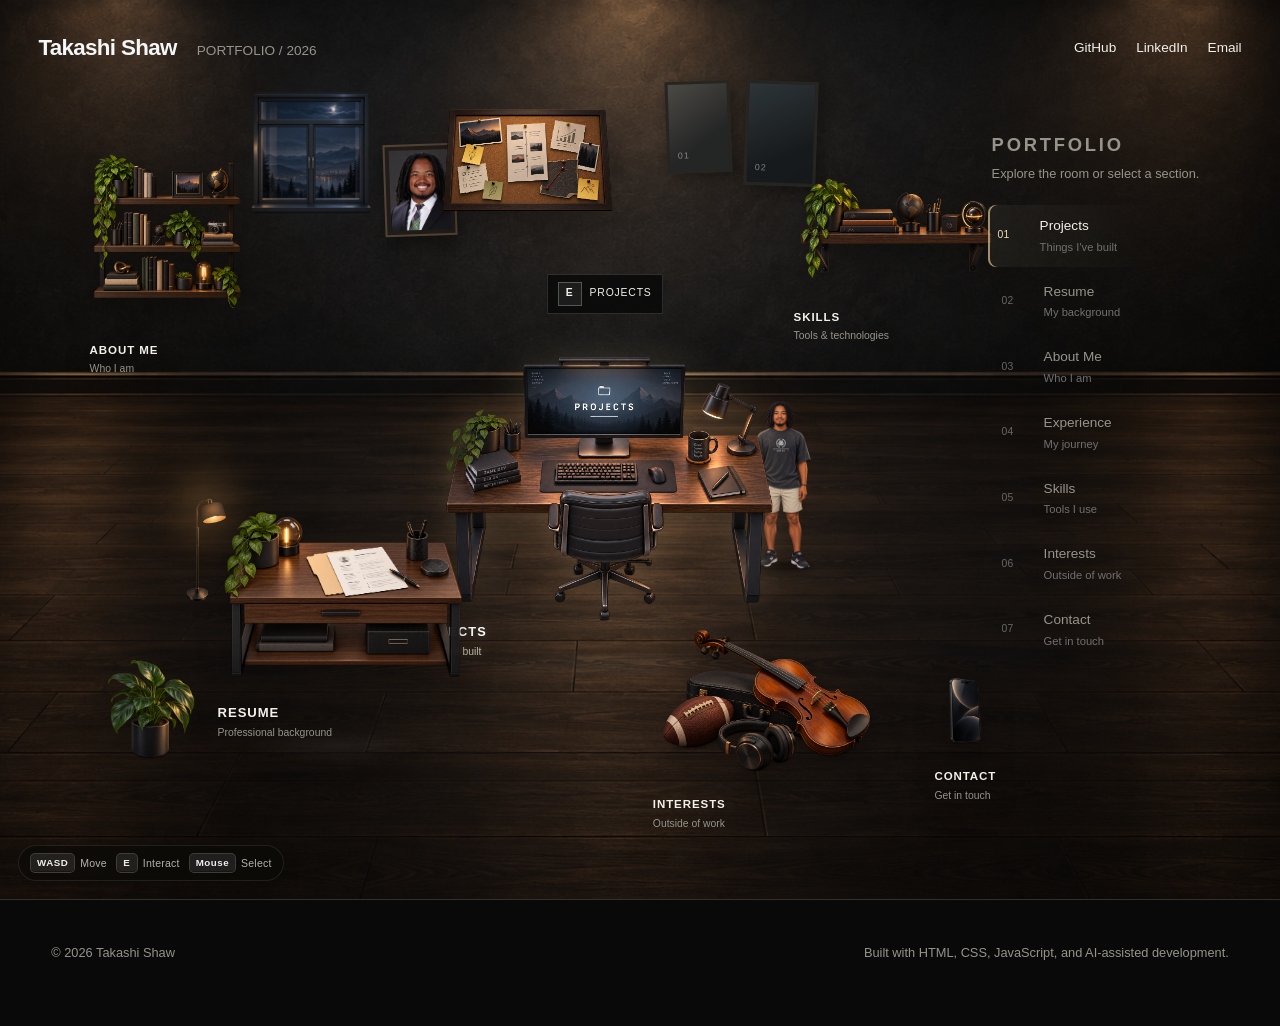
==== portfolio/index.html @ 766efe94 "Add MarketScope to portfolio" ====
<!DOCTYPE html>
<html lang="en">

<head>
    <meta charset="UTF-8">
    <meta name="viewport" content="width=device-width, initial-scale=1.0">

    <title>Takashi Shaw | Portfolio</title>
    <link rel="stylesheet" href="style.css">
    <meta
    name="description"
    content="Interactive portfolio of Takashi Shaw, a Carnegie Mellon University student exploring business, artificial intelligence, software development, entrepreneurship, and athletics."
>
</head>

<body>

    <!-- ==================================================
         MAIN PAGE
         ================================================== -->
    <main>

        <!-- ==================================================
             GAME / ROOM AREA
             This will eventually become the interactive room.
             ================================================== -->
        <!-- ==================================================
     INTERACTIVE PORTFOLIO GAME
     ================================================== -->
<section id="game-area">

    <!-- GAME HUD: TOP -->
    <header id="game-header">

        <div class="identity">
            <h1>Takashi Shaw</h1>
            <p>PORTFOLIO / 2026</p>
        </div>

        <div class="social-links">

    <a
        href="https://github.com/TakashiShaw"
        target="_blank"
        rel="noopener noreferrer"
    >
        GitHub
    </a>

    <a
        href="https://www.linkedin.com/in/takashi-shaw-bb1281369"
        target="_blank"
        rel="noopener noreferrer"
    >
        LinkedIn
    </a>

    <a
        href="mailto:tshaw2@andrew.cmu.edu"
    >
        Email
    </a>

</div>

    </header>


    <!-- ==================================================
         ROOM
         Eventually this becomes the actual game world.
         ================================================== -->
    <div id="room">

    <!-- ================================================
         ROOM ENVIRONMENT
         ================================================ -->

    <div class="back-wall"></div>
    <div class="floor"></div>
    <!-- ==================================================
     DECORATIVE ROOM ELEMENTS

     These objects do NOT open portfolio sections.
     They only make the room feel lived-in.
     ================================================== -->


<!-- WINDOW -->

<div class="room-window" aria-hidden="true">
    <img
        src="images/furniture/room-window.png"
        alt=""
        class="room-window-image"
        draggable="false"
    >
</div>
<!-- ==================================================
     PERSONAL WALL PHOTO
     ================================================== -->

<div
    class="wall-profile-photo"
    aria-hidden="true"
>

    <img
        src="images/furniture/takashi-photo.jpg"
        alt=""
        draggable="false"
    >

</div>

<!-- VAGUE POSTERS -->

<div class="poster-group" aria-hidden="true">

    <div class="poster poster-one">
        <span>01</span>
    </div>

    <div class="poster poster-two">
        <span>02</span>
    </div>

</div>


<!-- CENTRAL RUG -->

<div class="room-rug" aria-hidden="true"></div>


<!-- FLOOR LAMP -->
<div class="floor-lamp" aria-hidden="true">
    <img
        src="images/furniture/floor-lamp.png"
        alt=""
        class="floor-lamp-image"
        draggable="false"
    >
</div>


<!-- PLANT -->

<div class="room-plant" aria-hidden="true">

    <img
        src="images/furniture/room-plant.png"
        alt=""
        class="room-plant-image"
        draggable="false"
    >

    <div
        class="plant-world-collision"
        data-world-collision
    ></div>

</div>


    <!-- ==================================================
     ABOUT ME — BOOKSHELF
     ================================================== -->

<div
    class="room-object bookshelf"
    data-section="about"
    data-interact-x="12"
    data-interact-y="39"
    role="button"
    tabindex="0"
    aria-label="Open About Me"
>


   <div class="bookshelf-visual asset-visual">
    <img
        src="images/furniture/about-bookshelf.png"
        alt=""
        class="asset-image"
        draggable="false"
    >
</div>

    <div class="object-label">
        <strong>ABOUT ME</strong>
        <span>Who I am</span>
    </div>

</div>


<!-- ==================================================
     EXPERIENCE — BULLETIN BOARD
     ================================================== -->

<div
    class="room-object bulletin-board"
    data-section="experience"
    data-interact-x="39"
    data-interact-y="38"
    role="button"
    tabindex="0"
    aria-label="Open Experience"
>

    <div class="bulletin-visual asset-visual">
    <img
        src="images/furniture/experience-board.png"
        alt=""
        class="asset-image"
        draggable="false"
    >
</div>

</div>


<!-- ==================================================
     SKILLS — SHELF
     ================================================== -->

<div
    class="room-object skills-shelf"
    data-section="skills"
    data-interact-x="66"
    data-interact-y="39"
    role="button"
    tabindex="0"
    aria-label="Open Skills"
>

    <div class="skills-visual asset-visual">
    <img
        src="images/furniture/skills-shelf.png"
        alt=""
        class="asset-image"
        draggable="false"
    >
</div>

    <div class="object-label">
        <strong>SKILLS</strong>
        <span>Tools & technologies</span>
    </div>

</div>


<!-- ==================================================
     PROJECTS — COMPUTER DESK
     ================================================== -->
<div
    class="room-object computer-desk"
    data-section="projects"
    role="button"
    tabindex="0"
    aria-label="Open Projects"
>

    <div class="desk-visual">
        <img
            src="images/furniture/projects-desk.png"
            alt=""
            class="projects-desk-image"
            draggable="false"
        >
    </div>

    <!-- Invisible physical footprint used for collision -->
    <div
        class="collision-box projects-collision"
        data-collision
        aria-hidden="true"
    ></div>
    <div
    class="collision-box projects-chair-collision"
    data-collision
    aria-hidden="true"
></div>
<!-- Left desk leg -->
<div
    class="collision-box projects-leg-left-collision"
    data-collision
    aria-hidden="true"
></div>


<!-- Right desk leg -->
<div
    class="collision-box projects-leg-right-collision"
    data-collision
    aria-hidden="true"
></div>

    <div class="object-label">
        <strong>PROJECTS</strong>
        <span>Things I've built</span>
    </div>

</div>

<!-- ==================================================
     RESUME — CAREER / DOCUMENT STATION
     ================================================== -->

<div
    class="room-object resume-folder"
    data-section="resume"
    role="button"
    tabindex="0"
    aria-label="Open Resume"
>

    <div class="resume-visual asset-visual">
    <img
        src="images/furniture/resume-station.png"
        alt=""
        class="asset-image"
        draggable="false"
    >
</div>

<div
    class="collision-box resume-collision"
    data-collision
    aria-hidden="true"
></div>

    <div class="object-label">
        <strong>RESUME</strong>
        <span>Professional background</span>
    </div>

</div>
<!-- ==================================================
     INTERESTS — PERSONAL CORNER
     ================================================== -->

<div
    class="room-object interests-corner"
    data-section="interests"
    role="button"
    tabindex="0"
    aria-label="Open Interests"
>

   <div class="interests-visual asset-visual">
    <img
        src="images/furniture/interests-cluster.png"
        alt=""
        class="asset-image"
        draggable="false"
    >
</div>

    <div class="object-label">
        <strong>INTERESTS</strong>
        <span>Outside of work</span>
    </div>

</div>


<!-- ==================================================
     CONTACT — PHONE
     ================================================== -->

<div
    class="room-object contact-phone"
    data-section="contact"
    role="button"
    tabindex="0"
    aria-label="Open Contact"
>

    <div class="phone-visual asset-visual">
    <img
        src="images/furniture/contact-phone.png"
        alt=""
        class="asset-image"
        draggable="false"
    >
</div>

    <div class="object-label">
        <strong>CONTACT</strong>
        <span>Get in touch</span>
    </div>

</div>



<!-- ==================================================
     PLAYER
     Custom 2.5D character
     ================================================== -->

<div
    id="player"
    class="facing-down"
    tabindex="0"
    aria-label="Player character"
> 

    <div class="player-sprite-wrap">

    <img
        id="player-sprite"
        src="images/player/player-front.png"
        alt=""
        draggable="false"
    >

</div>

</div>

<!-- ==================================================
     INTERACTION PROMPT

     Appears when the player approaches an object.
     ================================================== -->

<div
    id="interaction-prompt"
    aria-live="polite"
    aria-hidden="true"
>
    <span class="interaction-key">E</span>

    <span id="interaction-text">
        INTERACT
    </span>
</div>




    <!-- ==================================================
         PORTFOLIO HUD / GAME MENU
         ================================================== -->
    <aside id="portfolio-menu">

        <div class="menu-heading">
            <h2>Portfolio</h2>

            <p>
                Explore the room or select a section.
            </p>
        </div>

        <nav aria-label="Portfolio navigation">

    <ul>

        <li>
            <a href="#projects" data-section="projects">
                <span class="menu-number">01</span>

                <span>
                    <strong>Projects</strong>
                    <small>Things I've built</small>
                </span>
            </a>
        </li>

        <li>
            <a href="#resume" data-section="resume">
                <span class="menu-number">02</span>

                <span>
                    <strong>Resume</strong>
                    <small>My background</small>
                </span>
            </a>
        </li>

        <li>
            <a href="#about" data-section="about">
                <span class="menu-number">03</span>

                <span>
                    <strong>About Me</strong>
                    <small>Who I am</small>
                </span>
            </a>
        </li>

        <li>
            <a href="#experience" data-section="experience">
                <span class="menu-number">04</span>

                <span>
                    <strong>Experience</strong>
                    <small>My journey</small>
                </span>
            </a>
        </li>

        <li>
            <a href="#skills" data-section="skills">
                <span class="menu-number">05</span>

                <span>
                    <strong>Skills</strong>
                    <small>Tools I use</small>
                </span>
            </a>
        </li>

        <li>
            <a href="#interests" data-section="interests">
                <span class="menu-number">06</span>

                <span>
                    <strong>Interests</strong>
                    <small>Outside of work</small>
                </span>
            </a>
        </li>

        <li>
            <a href="#contact" data-section="contact">
                <span class="menu-number">07</span>

                <span>
                    <strong>Contact</strong>
                    <small>Get in touch</small>
                </span>
            </a>
        </li>

    </ul>

</nav>

    </aside>
    <!-- ==================================================
     PORTFOLIO CONTENT PANEL

     JavaScript will place the selected section here.
     ================================================== -->

<div id="portfolio-panel" aria-hidden="true">

    <div class="panel-window">

        <div class="panel-topbar">

            <span id="panel-section-label">
                PORTFOLIO
            </span>

            <button
                id="close-panel"
                type="button"
                aria-label="Close portfolio panel"
            >
                ×
            </button>

        </div>

        <div id="panel-content">
            <!-- Selected portfolio content appears here -->
        </div>

    </div>

</div>


    <!-- GAME CONTROLS -->
    <div id="game-controls">

        <span>
            <strong>WASD</strong>
            Move
        </span>

        <span>
            <strong>E</strong>
            Interact
        </span>

        <span>
            <strong>Mouse</strong>
            Select
        </span>

    </div>

</section>


        <!-- ==================================================
             ABOUT ME
             ================================================== -->
       <!-- ==================================================
     ABOUT ME
     ================================================== -->

<!-- ==================================================
     ABOUT ME
     ================================================== -->

<section id="about">

    <h2>About Me</h2>

    <div class="about-profile">

        <img
            src="images/furniture/takashi-photo.jpg"
            alt="Portrait of Takashi Shaw"
            class="about-photo"
        >

        <div class="about-profile-text">

            <p>
                I'm Takashi Shaw, a Business Administration student at
                Carnegie Mellon University pursuing a minor in Artificial
                Intelligence Studies. I'm interested in the intersection of
                technology, entrepreneurship, finance, and competitive athletics.
            </p>

            <p>
                I enjoy building products from the ground up, especially
                projects that combine software, artificial intelligence,
                automation, and real-world business problems. Outside of
                academics and development, I compete as a collegiate football
                player and play the viola.
            </p>

        </div>

    </div>


    <div class="content-details">

        <p>
            <strong>University:</strong>
            Carnegie Mellon University
        </p>

        <p>
            <strong>Major:</strong>
            Business Administration
        </p>

        <p>
            <strong>Minor:</strong>
            Artificial Intelligence Studies
        </p>

        <p>
            <strong>GPA:</strong>
            3.81 / 4.00
        </p>

        <p>
            <strong>Based in:</strong>
            Pittsburgh, PA / Dallas, TX
        </p>

    </div>

</section>


<!-- ==================================================
     PROJECTS
     ================================================== -->

<section id="projects">

    <h2>Projects</h2>

    <p>
        A selection of projects combining software development,
        artificial intelligence, automation, and entrepreneurship.
    </p>


    <!-- PROJECT 01 -->

    <article class="project-card">

        <p class="project-number">
            PROJECT 01
        </p>

        <h3>
            Pipeline Zero
        </h3>

        <p>
            A B2B sales automation startup I built to explore how
            artificial intelligence and automation can improve outbound
            sales workflows and customized client solutions.
        </p>

        <p>
            <strong>Built with:</strong>
            Python, Flask, Tailwind CSS, OpenAI APIs,
            Zapier, and Twilio webhooks.
        </p>

    </article>


    <!-- PROJECT 02 -->

    <article class="project-card">

        <p class="project-number">
            PROJECT 02
        </p>

        <h3>
            Automated Social Media Network
        </h3>

        <p>
            Developed an automated content-production workflow for a
            network of business and finance social media accounts.
            The system connected AI-generated scripts, voice synthesis,
            and reusable video templates to streamline content creation.
        </p>

        <p>
            <strong>Built with:</strong>
            Python, Gemini APIs, ElevenLabs, HeyGen, and VS Code.
        </p>

    </article>


    <!-- PROJECT 03 -->

    <article class="project-card">

        <p class="project-number">
            PROJECT 03
        </p>

        <h3>
            MarketScope
        </h3>

        <p>
            Built an interactive global market intelligence dashboard
            that uses the World Bank API to explore economic indicators
            across countries. The application visualizes historical
            trends, generates data-driven observations, and supports
            side-by-side market comparisons.
        </p>

        <p>
            <strong>Built with:</strong>
            Python, Streamlit, World Bank API, pandas, and Altair.
        </p>

        <p>
            <a
                href="https://takashi-marketscope.streamlit.app"
                target="_blank"
                rel="noopener noreferrer"
            >
                Live Demo
            </a>

            ·

            <a
                href="https://github.com/TakashiShaw/marketscope"
                target="_blank"
                rel="noopener noreferrer"
            >
                GitHub
            </a>
        </p>

    </article>


    <!-- PROJECT 04 -->

    <article class="project-card">

        <p class="project-number">
            PROJECT 04
        </p>

        <h3>
            Roblox BrainRot FPS
        </h3>

        <p>
            A multiplayer first-person game built in Roblox.
            I worked on gameplay systems including server-side hit
            detection, first-person camera behavior, and automated
            generation of playable environments.
        </p>

        <p>
            <strong>Built with:</strong>
            Luau, Roblox Studio, Rojo, Git, and VS Code.
        </p>

    </article>


    <!-- PROJECT 05 -->

    <article class="project-card">

        <p class="project-number">
            PROJECT 05
        </p>

        <h3>
            Interactive Portfolio
        </h3>

        <p>
            The website you're currently exploring. Instead of building
            a traditional scrolling portfolio, I designed the site as
            an interactive game environment where objects in the room
            represent different parts of my background.
        </p>

        <p>
            <strong>Built with:</strong>
            HTML, CSS, JavaScript, GitHub, and AI-assisted development.
        </p>

    </article>

</section>


<!-- ==================================================
     EXPERIENCE
     ================================================== -->

<section id="experience">

    <h2>Experience</h2>

    <div class="experience-item">

        <h3>
            Founder / Developer — Pipeline Zero
        </h3>

        <p>
            2026
        </p>

        <p>
            Built a B2B sales automation platform that combined
            software development, AI APIs, workflow automation,
            and sales strategy.
        </p>

    </div>


    <div class="experience-item">

        <h3>
            NCAA Collegiate Athlete — Carnegie Mellon University
        </h3>

        <p>
            Pittsburgh, Pennsylvania
        </p>

        <p>
            Balance collegiate football training, film study,
            competition, academics, and technical projects while
            maintaining a 3.81 GPA.
        </p>

    </div>


    <div class="experience-item">

        <h3>
            Financial Analyst Student Training (FAST) — Analyst
        </h3>

        <p>
            2025 — Present
        </p>

        <p>
            Study investment banking, private equity, hedge fund
            fundamentals, financial technicals, database research,
            and market analysis.
        </p>

    </div>


    <div class="experience-item">

        <h3>
            Braum's Ice Cream & Dairy Store — Retail Operations Associate
        </h3>

        <p>
            Allen, Texas · 2025
        </p>

        <p>
            Managed customer-facing transactions, inventory,
            operational responsibilities, and workflow support
            in a high-volume retail environment.
        </p>

    </div>


    <div class="experience-item">

        <h3>
            Top Speed Academy — Athletic Trainer Assistant
        </h3>

        <p>
            Carrollton, Texas · 2022 — 2024
        </p>

        <p>
            Assisted with strength and conditioning sessions,
            athlete safety, equipment setup, and training-session
            logistics.
        </p>

    </div>

</section>


<!-- ==================================================
     SKILLS
     ================================================== -->

<section id="skills">

    <h2>Skills</h2>

    <div class="skills-grid">

        <div>

            <h3>Programming</h3>

            <p>
                Python · Flask · Luau · HTML · CSS · JavaScript
            </p>

        </div>


        <div>

            <h3>AI & Automation</h3>

            <p>
                OpenAI APIs · Gemini APIs · Zapier · Twilio ·
                ElevenLabs · HeyGen
            </p>

        </div>


        <div>

            <h3>Development Tools</h3>

            <p>
                VS Code · GitHub · Rojo · Roblox Studio
            </p>

        </div>


        <div>

            <h3>Business & Analytics</h3>

            <p>
                Microsoft Excel · Financial Analysis ·
                Macroeconomic Analysis · B2B Sales ·
                Digital Marketing · SEO Fundamentals
            </p>

        </div>


        <div>

            <h3>Languages</h3>

            <p>
                English — Native<br>
                Japanese — Basic
            </p>

        </div>

    </div>

</section>


<!-- ==================================================
     INTERESTS
     ================================================== -->

<section id="interests">

    <h2>Interests</h2>

    <p>
        My interests outside of academics and development are a large
        part of how I approach competition, creativity, and problem solving.
    </p>


    <div class="interest-item">

        <h3>Football</h3>

        <p>
            Collegiate football player at Carnegie Mellon University.
            I enjoy the competitive, strategic, and physical side of
            the game as much as the training process itself.
        </p>

    </div>


    <div class="interest-item">

        <h3>Viola</h3>

        <p>
            Music gives me a completely different creative outlet from
            programming and business. I play the viola and enjoy the
            precision and discipline involved in performing.
        </p>

    </div>


    <div class="interest-item">

        <h3>Strength Training</h3>

        <p>
            I'm highly interested in strength, speed development,
            athletic performance, and recovery.
        </p>

    </div>


    <div class="interest-item">

        <h3>Gaming & Game Development</h3>

        <p>
            I enjoy games both as a player and a developer, particularly
            systems that reward strategy, experimentation, and creativity.
        </p>

    </div>


    <div class="interest-item">

        <h3>Writing</h3>

        <p>
            I enjoy argumentative and creative writing, especially writing
            that communicates ideas clearly without feeling overly rigid
            or formulaic.
        </p>

    </div>

</section>


<!-- ==================================================
     RESUME
     ================================================== -->

<section id="resume">

    <h2>Resume</h2>

    <p>
        I'm a Carnegie Mellon Business Administration student pursuing
        Artificial Intelligence Studies, with experience spanning
        entrepreneurship, software development, financial analysis,
        athletics, and operations.
    </p>

    <p>
        <strong>Education:</strong>
        Carnegie Mellon University
    </p>

    <p>
        <strong>GPA:</strong>
        3.81 / 4.00
    </p>

    <p>
        <strong>Focus:</strong>
        Business, artificial intelligence, entrepreneurship,
        finance, and software development.
    </p>

    <a
        href="resume.pdf"
        target="_blank"
        rel="noopener noreferrer"
    >
        View Full Resume
    </a>

</section>


<!-- ==================================================
     CONTACT
     ================================================== -->

<section id="contact">

    <h2>Contact</h2>

    <p>
        I'm always interested in connecting about technology,
        entrepreneurship, finance, athletics, or new opportunities.
    </p>

    <div class="contact-links">

        <a
            href="mailto:tshaw2@andrew.cmu.edu"
        >
            Email
        </a>

        <a
            href="https://www.linkedin.com/in/takashi-shaw-bb1281369"
            target="_blank"
            rel="noopener noreferrer"
        >
            LinkedIn
        </a>

        <a
            href="https://github.com/TakashiShaw"
            target="_blank"
            rel="noopener noreferrer"
        >
            GitHub
        </a>

        <a
            href="resume.pdf"
            target="_blank"
            rel="noopener noreferrer"
        >
            Resume
        </a>

    </div>

</section>


      


    <!-- ==================================================
         FOOTER
         ================================================== -->
    <footer>

        <p>
            © 2026 Takashi Shaw 
        </p>

        <p>
            Built with HTML, CSS, JavaScript, and AI-assisted development.
        </p>

    </footer>

<script src="script.js"></script>

</body>

</html>
---- portfolio/style.css ----
/* =========================================================
   BASIC RESET
   Removes some of the browser's default spacing.
   ========================================================= */

* {
    box-sizing: border-box;
}

html {
    scroll-behavior: smooth;
}

body {
    margin: 0;

    font-family:
        Arial,
        Helvetica,
        sans-serif;

    background-color: var(--background);
    color: #f4f6f8;

    line-height: 1.6;
}


/* =========================================================
   COLORS
   These variables let us reuse the same colors everywhere.
   ========================================================= */

:root {
    --background: #090909;

    --panel: #121212;

    --panel-light: #1a1a19;

    --border: #30302d;

    --text: #f2f0e9;

    --muted-text: #96938a;

    --accent: #d6a85f;

    --accent-dark: #a77c3e;
}


/* =========================================================
   LINKS
   ========================================================= */

a {
    color: var(--text);
    text-decoration: none;

    transition:
        color 0.2s ease,
        background-color 0.2s ease,
        border-color 0.2s ease;
}

a:hover {
    color: var(--accent);
}


/* =========================================================
   GAME HEADER / HUD
   This header now sits on top of the game world.
   ========================================================= */

#game-header {
    position: absolute;

    top: 0;
    left: 0;
    right: 0;

    z-index: 2000;

    display: flex;
    align-items: center;
    justify-content: space-between;

    padding: 30px 3%;

    pointer-events: none;
}


/* Name + "Interactive Portfolio" */

#game-header .identity {
    display: flex;
    align-items: baseline;

    gap: 20px;
}


#game-header h1 {
    margin: 0;

    font-size: 1.4rem;

    letter-spacing: -0.03em;
}


#game-header .identity p {
    margin: 0;

    color: var(--muted-text);

    font-size: 0.85rem;
}


/* GitHub / LinkedIn / Email */

#game-header .social-links {
    display: flex;

    gap: 20px;

    pointer-events: auto;
}


#game-header .social-links a {
    font-size: 0.85rem;
}

/* =========================================================
   MAIN PAGE GRID

   On desktop:
       ROOM | SIDEBAR

   Everything after those two sections spans the full width.
   ========================================================= */

main {
    width: 100%;
}


/* =========================================================
   INTERACTIVE ROOM PLACEHOLDER
   ========================================================= */

#game-area {
    width: 100%;

    min-height: 100vh;

    position: relative;

    overflow: hidden;

    background:
        radial-gradient(
            circle at 50% 40%,
            #24211c 0%,
            #141311 50%,
            #090909 100%
        );

    border-bottom: 1px solid var(--border);
}

#game-area h2 {
    margin-top: 0;

    font-size: 1rem;

    text-transform: uppercase;

    letter-spacing: 0.15em;

    color: var(--muted-text);
}

#game-area > p {
    max-width: 500px;

    color: var(--muted-text);
}

/* =========================================================
   ROOM / GAME WORLD
   ========================================================= */

#room {
    position: absolute;

    inset: 0;

    overflow: hidden;

    background-color: #11100f;
}


/* =========================================================
   BACK WALL

   The wall takes up the upper part of the room.
   About, Experience, and Skills live here.
   ========================================================= */

.back-wall {
    position: absolute;

    top: 0;
    left: 0;

    width: 100%;
    height: 35%;

    background:
        linear-gradient(
            to bottom,
            #171614,
            #12110f
        );

    border-bottom: 1px solid rgba(255, 255, 255, 0.06);
}


/* =========================================================
   FLOOR

   Dark wooden floor with subtle perspective.
   ========================================================= */

.floor {
    position: absolute;

    left: 0;
    bottom: 0;

    width: 100%;
    height: 68%;

    background:
        /* slight darkening toward the front of the room */
        linear-gradient(
            to bottom,
            rgba(255, 255, 255, 0.02),
            rgba(0, 0, 0, 0.45)
        ),

        /* vertical seams between floorboards */
        repeating-linear-gradient(
            90deg,
            transparent 0,
            transparent 84px,
            rgba(0, 0, 0, 0.22) 85px,
            rgba(0, 0, 0, 0.22) 86px
        ),

        /* subtle alternating wood strips */
        repeating-linear-gradient(
            0deg,
            #1b1814 0,
            #1b1814 32px,
            #181510 33px,
            #181510 64px
        );

    clip-path: polygon(
        8% 0%,
        92% 0%,
        100% 100%,
        0% 100%
    );

    border-top: 1px solid rgba(255, 255, 255, 0.05);

    box-shadow:
        inset 0 35px 70px rgba(0, 0, 0, 0.25);
}
/* =========================================================
   ROOM ATMOSPHERE / DECORATION
   ========================================================= */


/* ---------------------------------------------------------
   WINDOW
   --------------------------------------------------------- */

.room-window {
    position: absolute;

    z-index: 2;

    top: 8%;
    left: 19%;

    width: 135px;
    height: 150px;

    padding: 8px;

    background-color: #2b2824;

    border: 5px solid #37322c;

    box-shadow:
        8px 10px 22px rgba(0, 0, 0, 0.35);
}


.window-glass {
    position: relative;

    width: 100%;
    height: 100%;

    overflow: hidden;

    background:
        linear-gradient(
            155deg,
            #353a3d 0%,
            #202527 48%,
            #141819 100%
        );
}


/* very subtle reflected light */

.window-glass::after {
    content: "";

    position: absolute;

    top: -30%;
    left: -10%;

    width: 55%;
    height: 150%;

    transform: rotate(22deg);

    background:
        linear-gradient(
            to right,
            transparent,
            rgba(255, 255, 255, 0.06),
            transparent
        );
}


.window-pane {
    position: absolute;

    background-color: #302d29;
}


.vertical-pane {
    top: 0;
    bottom: 0;

    width: 4px;

    left: 50%;

    transform: translateX(-50%);
}


.horizontal-pane {
    left: 0;
    right: 0;

    height: 4px;

    top: 50%;

    transform: translateY(-50%);
}


/* ---------------------------------------------------------
   POSTERS
   Intentionally vague — later these can become your
   actual subtle anime/media references.
   --------------------------------------------------------- */

.poster-group {
    position: absolute;

    z-index: 2;

    top: 9%;
    left: 52%;

    display: flex;

    align-items: flex-start;

    gap: 14px;
}


.poster {
    display: flex;

    align-items: flex-end;
    justify-content: flex-start;

    padding: 8px;

    color: rgba(255, 255, 255, 0.45);

    font-size: 0.55rem;

    letter-spacing: 0.12em;

    border: 3px solid #272522;

    box-shadow:
        5px 7px 14px rgba(0, 0, 0, 0.30);
}


.poster-one {
    width: 65px;
    height: 92px;

    transform: rotate(-2deg);

    background:
        linear-gradient(
            145deg,
            #4c4945,
            #242525 65%
        );
}


.poster-two {
    width: 72px;
    height: 105px;

    transform: rotate(2deg);

    background:
        linear-gradient(
            155deg,
            #2d3538,
            #171a1c 70%
        );
}


/* ---------------------------------------------------------
   RUG
   Grounds the desk and player in the room.
   --------------------------------------------------------- */

.room-rug {
    position: absolute;

    z-index: 1;

    top: 48%;
    left: 29%;

    width: 39%;
    height: 36%;

    opacity: 0.65;

    background:
        repeating-linear-gradient(
            90deg,
            rgba(255, 255, 255, 0.018) 0,
            rgba(255, 255, 255, 0.018) 3px,
            transparent 3px,
            transparent 9px
        ),
        #28231f;

    clip-path: polygon(
        8% 0,
        92% 0,
        100% 100%,
        0 100%
    );

    box-shadow:
        0 18px 30px rgba(0, 0, 0, 0.30);
}


/* ---------------------------------------------------------
   FLOOR LAMP
   Adds a warmer focal light near the résumé area.
   --------------------------------------------------------- */

.floor-lamp {
    position: absolute;

    z-index: 3;

    top: 50%;
    left: 13%;

    width: 60px;
    height: 190px;
}


.lamp-shade {
    position: absolute;

    z-index: 3;

    top: 0;
    left: 8px;

    width: 48px;
    height: 35px;

    background-color: #8b7559;

    clip-path: polygon(
        20% 0,
        80% 0,
        100% 100%,
        0 100%
    );
}


.lamp-bulb {
    position: absolute;

    z-index: 2;

    top: 27px;
    left: 25px;

    width: 14px;
    height: 14px;

    border-radius: 50%;

    background-color: #c7a675;

    box-shadow:
        0 0 25px rgba(199, 166, 117, 0.22),
        0 0 55px rgba(199, 166, 117, 0.12);
}


.lamp-pole {
    position: absolute;

    top: 32px;
    left: 30px;

    width: 5px;
    height: 130px;

    background-color: #3c3832;
}


.lamp-base {
    position: absolute;

    bottom: 5px;
    left: 12px;

    width: 40px;
    height: 10px;

    border-radius: 50%;

    background-color: #35312d;
}


/* ---------------------------------------------------------
   PLANT
   Pure decoration.
   --------------------------------------------------------- */

.room-plant {
    position: absolute;

    z-index: 3;

    left: 8%;
    top: 72%;

    width: 85px;
    height: 110px;
}


.plant-pot {
    position: absolute;

    bottom: 0;
    left: 24px;

    width: 43px;
    height: 39px;

    background:
        linear-gradient(
            to bottom,
            #4d4034,
            #332b24
        );

    clip-path: polygon(
        8% 0,
        92% 0,
        78% 100%,
        22% 100%
    );
}


.plant-leaf {
    position: absolute;

    width: 20px;
    height: 60px;

    border-radius: 100% 0 100% 0;

    background-color: #39423a;

    transform-origin: bottom center;
}


.leaf-one {
    left: 33px;
    top: 4px;

    transform: rotate(-15deg);
}


.leaf-two {
    left: 43px;
    top: 8px;

    transform: rotate(24deg);
}


.leaf-three {
    left: 21px;
    top: 19px;

    transform: rotate(-45deg);
}


.leaf-four {
    left: 51px;
    top: 21px;

    transform: rotate(50deg);
}


/* =========================================================
   SUBTLE ROOM VIGNETTE

   Helps keep the HUD readable and gives the scene depth.
   ========================================================= */

#room::after {
    content: "";

    position: absolute;

    z-index: 2;

    pointer-events: none;

    inset: 0;

    background:
        linear-gradient(
            to left,
            rgba(0, 0, 0, 0.38) 0%,
            transparent 28%
        ),

        linear-gradient(
            to bottom,
            rgba(0, 0, 0, 0.08) 0%,
            transparent 25%,
            rgba(0, 0, 0, 0.18) 100%
        );
}

/* =========================================================
   ROOM OBJECTS
   ========================================================= */

.room-object {
    position: absolute;

    filter:
        drop-shadow(
            0 14px 16px rgba(0, 0, 0, 0.28)
        );
}

/* =========================================================
   OBJECT LABELS
   ========================================================= */

.object-label {
    margin-top: 10px;

    text-align: left;
}


.object-label strong {
    display: block;

    color: var(--text);

    font-size: 0.72rem;

    letter-spacing: 0.08em;
}


.object-label span {
    display: block;

    margin-top: 2px;

    color: var(--muted-text);

    font-size: 0.65rem;
}


/* =========================================================
   ABOUT — BOOKSHELF
   ========================================================= */

.bookshelf {
    top: 14%;
    left: 7%;
}


.bookshelf-visual {
    width: 130px;
    height: 145px;

    padding: 10px;

    display: flex;
    flex-direction: column;
    justify-content: space-between;

    background-color: #211d19;

    border:
        5px solid #332b24;

    box-shadow:
        10px 12px 18px rgba(0, 0, 0, 0.30);
}


.shelf-row {
    height: 34px;

    display: flex;
    align-items: flex-end;

    gap: 5px;

    padding: 0 5px 4px;

    border-bottom:
        4px solid #3b3128;
}


.shelf-row span {
    display: block;

    width: 12px;

    height: 22px;

    background-color: #66594d;
}


.shelf-row span:nth-child(2) {
    height: 29px;

    background-color: #4d5660;
}


.shelf-row span:nth-child(3) {
    height: 25px;

    background-color: #725f50;
}


.shelf-row span:nth-child(4) {
    height: 31px;

    background-color: #41484d;
}


/* =========================================================
   EXPERIENCE — BULLETIN BOARD
   ========================================================= */

.bulletin-board {
    top: 10%;
    left: 34%;
}


.bulletin-visual {
    position: relative;

    width: 160px;
    height: 105px;

    background-color: #584536;

    border:
        7px solid #302720;

    box-shadow:
        8px 10px 16px rgba(0, 0, 0, 0.28);
}


.paper {
    position: absolute;

    background-color: #d1c9b7;

    box-shadow:
        2px 3px 5px rgba(0, 0, 0, 0.30);
}


.paper-one {
    width: 43px;
    height: 52px;

    left: 18px;
    top: 16px;

    transform: rotate(-5deg);
}


.paper-two {
    width: 50px;
    height: 34px;

    left: 73px;
    top: 22px;

    transform: rotate(4deg);
}


.paper-three {
    width: 35px;
    height: 27px;

    right: 10px;
    bottom: 12px;

    transform: rotate(-3deg);
}


/* =========================================================
   SKILLS — TOOL SHELF
   ========================================================= */

.skills-shelf {
    top: 17%;
    left: 62%;
}


.skills-visual {
    position: relative;

    width: 140px;
    height: 85px;

    padding: 15px;

    display: flex;
    align-items: flex-end;
    justify-content: space-around;

    background-color: #181817;

    border-bottom:
        8px solid #39332c;
}


.skills-top {
    position: absolute;

    top: 8px;
    left: 10px;
    right: 10px;

    height: 4px;

    background-color: #37332f;
}


.skills-item {
    width: 24px;
    height: 32px;

    border-radius: 4px 4px 2px 2px;

    background-color: #55544f;
}


.skills-item:nth-child(3) {
    height: 42px;

    background-color: #635d55;
}


.skills-item:nth-child(4) {
    height: 26px;

    background-color: #444b50;
}


/* =========================================================
   PROJECTS — COMPUTER DESK
   ========================================================= */

.computer-desk {
    top: 38%;
    left: 32%;
}


/* The image container is also used by JavaScript
   for collision and proximity calculations. */

.desk-visual {
    position: relative;

    width: 390px;
    height: 290px;

    display: flex;
    align-items: flex-end;
    justify-content: center;
}


.projects-desk-image {
    display: block;

    width: 100%;
    height: 100%;

    object-fit: contain;

    pointer-events: none;

    user-select: none;
}


.computer-desk .object-label {
    margin-top: -10px;
}


.computer-desk .object-label strong {
    font-size: 0.8rem;
}


/* =========================================================
   RESUME — CAREER / DOCUMENT STATION

   Resume is the second-most important destination after
   Projects, so it gets its own real piece of furniture.
   ========================================================= */

.resume-folder {
    top: 57%;
    left: 17%;
}


.resume-visual {
    position: relative;

    width: 235px;
    height: 165px;

    transform: scale(1.04);

    transform-origin: bottom center;
}


/* ---------------------------------------------------------
   SMALL CONSOLE DESK
   --------------------------------------------------------- */

.resume-desk-back {
    position: absolute;

    z-index: 1;

    left: 11px;
    top: 62px;

    width: 210px;
    height: 22px;

    background-color: #342b24;

    transform: skewX(-9deg);
}


.resume-desk-surface {
    position: absolute;

    z-index: 2;

    left: 0;
    top: 76px;

    width: 225px;
    height: 32px;

    background:
        linear-gradient(
            to bottom,
            #594534,
            #443427
        );

    transform: skewX(-9deg);

    box-shadow:
        0 13px 22px rgba(0, 0, 0, 0.34);
}


/* ---------------------------------------------------------
   DESK LEGS
   --------------------------------------------------------- */

.resume-desk-leg {
    position: absolute;

    z-index: 1;

    top: 103px;

    width: 13px;
    height: 58px;

    background:
        linear-gradient(
            to right,
            #29231e,
            #3a3028
        );
}


.resume-leg-left {
    left: 26px;
}


.resume-leg-right {
    right: 27px;
}


/* ---------------------------------------------------------
   OPEN FOLDER
   --------------------------------------------------------- */

.resume-folder-shape {
    position: absolute;

    z-index: 3;

    left: 48px;
    top: 45px;

    width: 115px;
    height: 61px;

    background:
        linear-gradient(
            140deg,
            #725238,
            #513923
        );

    transform:
        rotate(3deg)
        skewX(-4deg);

    box-shadow:
        4px 7px 9px rgba(0, 0, 0, 0.28);
}


/* Folder tab */

.resume-folder-shape::before {
    content: "";

    position: absolute;

    top: -12px;
    left: 9px;

    width: 45px;
    height: 16px;

    background-color: #65472f;
}


/* ---------------------------------------------------------
   RÉSUMÉ PAPER
   --------------------------------------------------------- */

.resume-paper {
    position: absolute;

    z-index: 4;

    left: 87px;
    top: 10px;

    width: 78px;
    height: 102px;

    padding: 12px 10px;

    background:
        linear-gradient(
            145deg,
            #dbd7cc,
            #bdb8ac
        );

    transform:
        rotate(-4deg);

    box-shadow:
        5px 8px 12px rgba(0, 0, 0, 0.38);
}


.resume-paper-title {
    margin-bottom: 12px;

    color: #3a3833;

    font-size: 0.48rem;
    font-weight: bold;

    letter-spacing: 0.11em;
}


.resume-line {
    width: 76%;
    height: 2px;

    margin-bottom: 5px;

    background-color: rgba(55, 53, 48, 0.35);
}


.resume-line-long {
    width: 100%;
}


.resume-line-short {
    width: 52%;
}


.resume-line.second-group {
    margin-top: 12px;
}


/* ---------------------------------------------------------
   PEN
   --------------------------------------------------------- */

.resume-pen {
    position: absolute;

    z-index: 5;

    left: 176px;
    top: 62px;

    width: 4px;
    height: 52px;

    border-radius: 3px;

    background-color: #27292b;

    transform: rotate(34deg);
}


/* ---------------------------------------------------------
   RESUME LABEL
   --------------------------------------------------------- */

.resume-folder .object-label strong {
    font-size: 0.78rem;
}
/* =========================================================
   INTERESTS
   Football / viola / headphones
   ========================================================= */

.interests-corner {
    top: 69%;
    left: 51%;
}


.interests-visual {
    width: 205px;
    height: 90px;

    position: relative;
}


/* Football */

.football-shape {
    position: absolute;

    left: 0;
    bottom: 12px;

    width: 56px;
    height: 36px;

    border-radius: 50%;

    background-color: #654630;

    transform:
        rotate(-20deg);

    border:
        2px solid #312319;
}


.football-shape::after {
    content: "";

    position: absolute;

    left: 19px;
    top: 7px;

    width: 18px;
    height: 3px;

    background-color: #b0a592;

    box-shadow:
        0 6px 0 #b0a592;
}


/* Viola */

.viola-shape {
    position: absolute;

    left: 85px;
    bottom: 5px;

    width: 38px;
    height: 60px;

    border-radius:
        50% 50% 42% 42%;

    background-color: #6b4930;

    transform:
        rotate(-9deg);

    border:
        2px solid #342318;
}


.viola-neck {
    position: absolute;

    width: 9px;
    height: 55px;

    left: 13px;
    top: -45px;

    background-color: #553923;
}


/* Headphones */

.headphones-shape {
    position: absolute;

    right: 4px;
    bottom: 15px;

    width: 58px;
    height: 50px;

    border:
        7px solid #343638;

    border-bottom: none;

    border-radius:
        40px 40px 0 0;
}


.headphones-shape::before,
.headphones-shape::after {
    content: "";

    position: absolute;

    width: 14px;
    height: 27px;

    bottom: -8px;

    border-radius: 5px;

    background-color: #292b2e;
}


.headphones-shape::before {
    left: -8px;
}


.headphones-shape::after {
    right: -8px;
}


/* =========================================================
   CONTACT — PHONE
   ========================================================= */

.contact-phone {
    top: 74%;
    left: 73%;
}


.phone-visual {
    width: 48px;
    height: 82px;

    padding: 5px;

    border-radius: 9px;

    background-color: #202224;

    border:
        2px solid #44474a;

    transform:
        rotate(7deg);

    box-shadow:
        6px 10px 14px rgba(0, 0, 0, 0.35);
}


.phone-screen {
    width: 100%;
    height: 100%;

    border-radius: 5px;

    background:
        linear-gradient(
            160deg,
            #252c32,
            #0d1013
        );
}



/* =========================================================
   PLAYER BODY
   ========================================================= */

.player-body {
    position: relative;

    width: 100%;
    height: 100%;
}


/* Head */

.player-head {
    position: absolute;

    z-index: 3;

    top: 0;
    left: 50%;

    width: 25px;
    height: 27px;

    transform: translateX(-50%);

    border-radius: 48%;

    background-color: #c9b6a4;

    border:
        1px solid rgba(0, 0, 0, 0.3);
}


/* Torso */

.player-torso {
    position: absolute;

    z-index: 2;

    top: 23px;
    left: 50%;

    width: 31px;
    height: 31px;

    transform: translateX(-50%);

    border-radius: 7px;

    background:
        linear-gradient(
            to bottom,
            #30343a,
            #202329
        );
}


/* Legs */

.player-leg {
    position: absolute;

    z-index: 1;

    top: 49px;

    width: 9px;
    height: 20px;

    border-radius: 3px;

    background-color: #17191d;

    transform-origin: top center;
}


.player-leg-left {
    left: 13px;
}


.player-leg-right {
    right: 13px;
}


/* =========================================================
   PLAYER SHADOW
   ========================================================= */

#player::after {
    content: "";

    position: absolute;

    z-index: -1;

    left: 50%;
    bottom: -5px;

    width: 34px;
    height: 10px;

    transform: translateX(-50%);

    border-radius: 50%;

    background:
        radial-gradient(
            ellipse,
            rgba(0, 0, 0, 0.5),
            rgba(0, 0, 0, 0.08) 68%,
            transparent 72%
        );

    filter: blur(1px);
}


/* =========================================================
   WALKING ANIMATION
   ========================================================= */

#player.moving .player-leg-left {
    animation:
        walk-left 0.28s
        ease-in-out
        infinite alternate;
}


#player.moving .player-leg-right {
    animation:
        walk-right 0.28s
        ease-in-out
        infinite alternate;
}


@keyframes walk-left {

    from {
        transform: rotate(8deg);
    }

    to {
        transform: rotate(-8deg);
    }

}


@keyframes walk-right {

    from {
        transform: rotate(-8deg);
    }

    to {
        transform: rotate(8deg);
    }

}


/* Small walking bounce */

#player.moving .player-body {
    animation:
        player-bounce 0.28s
        ease-in-out
        infinite alternate;
}


@keyframes player-bounce {

    from {
        transform: translateY(0);
    }

    to {
        transform: translateY(-2px);
    }

}


/* =========================================================
   FACING DIRECTION
   ========================================================= */

#player.facing-left .player-head {
    transform: translateX(-57%);
}


#player.facing-right .player-head {
    transform: translateX(-43%);
}


/* Keyboard focus */

#player:focus-visible {
    filter:
        drop-shadow(
            0 0 6px rgba(255, 255, 255, 0.35)
        );
}

#player:focus-visible {
    outline: 2px solid rgba(255, 255, 255, 0.65);

    outline-offset: 5px;
}





/* =========================================================
   INTERACTION PROMPT
   ========================================================= */

#interaction-prompt {
    position: absolute;

    z-index: 12;

    left: 44%;
    top: 68%;

    display: flex;
    align-items: center;

    gap: 8px;

    padding: 7px 10px;

    color: var(--text);

    background-color: rgba(10, 10, 10, 0.88);

    border:
        1px solid rgba(255, 255, 255, 0.14);

    font-size: 0.65rem;

    letter-spacing: 0.08em;

    transform:
        translate(
            -50%,
            calc(-100% - 28px)
        );

    opacity: 0;
    visibility: hidden;

    pointer-events: none;

    transition:
        opacity 0.15s ease,
        visibility 0.15s ease;
}


#interaction-prompt.visible {
    opacity: 1;
    visibility: visible;
}


.interaction-key {
    min-width: 24px;
    height: 24px;

    display: inline-flex;
    align-items: center;
    justify-content: center;

    border:
        1px solid rgba(255, 255, 255, 0.25);

    background-color:
        rgba(255, 255, 255, 0.07);

    color: var(--text);

    font-weight: bold;
}


/* =========================================================
   PORTFOLIO GAME MENU / HUD

   This menu now floats ON TOP of the game world
   instead of sitting beside it as a separate webpage column.
   ========================================================= */

#portfolio-menu {
    position: absolute;

    top: 120px;
    right: 3%;

    z-index: 2000;

    width: 250px;

    padding: 10px 0;

    background: transparent;

    border: none;

    border-radius: 0;

}


/* =========================================================
   PORTFOLIO MENU HEADING
   ========================================================= */

#portfolio-menu h2 {
    margin: 0 0 5px;

    font-size: 1.15rem;
}


#portfolio-menu .menu-heading p {
    margin: 0 0 20px;

    color: var(--muted-text);

    font-size: 0.8rem;
}


/* =========================================================
   PORTFOLIO MENU LIST
   ========================================================= */

#portfolio-menu ul {
    list-style: none;

    margin: 0;

    padding: 0;

    display: flex;
    flex-direction: column;

    gap: 4px;
}


/* =========================================================
   INDIVIDUAL MENU LINKS
   ========================================================= */

#portfolio-menu a {
    display: grid;

    grid-template-columns: 32px 1fr;

    align-items: center;

    gap: 10px;

    padding: 10px;

    border-radius: 8px;

    color: var(--muted-text);

    transition:
        color 0.2s ease,
        background-color 0.2s ease,
        transform 0.2s ease;
}


#portfolio-menu a:hover {
    color: var(--text);

    background-color: rgba(255, 255, 255, 0.04);

    transform: translateX(-4px);

}


/* =========================================================
   MENU NUMBERS
   ========================================================= */

.menu-number {
    font-size: 0.65rem;

    color: #666;
}


/* =========================================================
   MENU TITLES
   ========================================================= */

#portfolio-menu strong {
    display: block;

    font-size: 0.85rem;

    font-weight: 500;
}


/* =========================================================
   MENU DESCRIPTIONS
   ========================================================= */

#portfolio-menu small {
    display: block;

    margin-top: 2px;

    color: #707070;

    font-size: 0.7rem;
}



/* =========================================================
   GENERAL PORTFOLIO SECTIONS
   ========================================================= */

main > section:not(#game-area) {
    grid-column: 1 / -1;

    padding: 45px;

    border: 1px solid var(--border);
    border-radius: 18px;

    background-color: var(--panel);
}

main > section:not(#game-area) > h2 {
    margin-top: 0;

    font-size: 2rem;

    letter-spacing: -0.04em;
}

main > section:not(#game-area) > p {
    color: var(--muted-text);
}


/* =========================================================
   ABOUT SECTION
   ========================================================= */

#about > div {
    width: 180px;
    height: 180px;

    margin: 25px 0;

    display: flex;
    align-items: center;
    justify-content: center;

    border: 1px dashed var(--border);
    border-radius: 15px;

    background-color: var(--panel-light);

    color: var(--muted-text);

    text-align: center;
}


/* =========================================================
   PROJECTS
   ========================================================= */

#projects {
    display: grid;

    grid-template-columns:
        repeat(2, minmax(0, 1fr));

    gap: 20px;
}


/* Keep the title and introduction across both columns */

#projects > h2,
#projects > p {
    grid-column: 1 / -1;
}


/* Individual project cards */

#projects article {
    min-height: 230px;

    padding: 25px;

    border: 1px solid var(--border);
    border-radius: 14px;

    background-color: var(--panel-light);

    transition:
        transform 0.2s ease,
        border-color 0.2s ease;
}

#projects article:hover {
    transform: translateY(-4px);

    border-color: #465872;
}

#projects article h3 {
    margin-top: 0;
}

#projects article p {
    color: var(--muted-text);
}

#projects article a {
    display: inline-block;

    margin-top: 10px;

    padding-bottom: 3px;

    border-bottom: 1px solid var(--accent);
}
/* =========================================================
   PROJECTS COLLISION FOOTPRINT

   The artwork is much larger than the actual physical desk,
   so collision uses this smaller invisible rectangle.
   ========================================================= */

   /* =========================================================
   PROJECTS DESK LEG COLLISIONS
   ========================================================= */

.projects-leg-left-collision {
    left: 48px;
    top: 190px;

    width: 18px;
    height: 58px;
}


.projects-leg-right-collision {
    left: 326px;
    top: 190px;

    width: 18px;
    height: 58px;
}

.collision-box {
    position: absolute;

    pointer-events: none;

    visibility: hidden;
}


.projects-collision {
    left: 42px;
    top: 105px;

    width: 305px;
    height: 105px;
}
.projects-chair-collision {
    left: 145px;
    top: 170px;

    width: 105px;
    height: 105px;
}
/* =========================================================
   EXPERIENCE
   ========================================================= */

#experience {
    min-height: 240px;
}


/* =========================================================
   SKILLS
   ========================================================= */

#skills h3 {
    margin-top: 30px;

    font-size: 0.9rem;

    text-transform: uppercase;

    letter-spacing: 0.1em;

    color: var(--muted-text);
}

#skills ul {
    display: flex;

    flex-wrap: wrap;

    gap: 10px;

    padding: 0;

    list-style: none;
}

#skills li {
    padding: 8px 13px;

    border: 1px solid var(--border);
    border-radius: 100px;

    background-color: var(--panel-light);

    color: var(--muted-text);

    font-size: 0.85rem;
}


/* =========================================================
   INTERESTS
   ========================================================= */

#interests article {
    padding: 20px 0;

    border-bottom: 1px solid var(--border);
}

#interests article:last-child {
    border-bottom: none;
}

#interests article h3 {
    margin-bottom: 5px;
}

#interests article p {
    margin-top: 0;

    color: var(--muted-text);
}


/* =========================================================
   RESUME
   ========================================================= */

#resume {
    min-height: 220px;
}


/* =========================================================
   CONTACT
   ========================================================= */

#contact ul {
    list-style: none;

    padding: 0;

    margin-top: 25px;
}

#contact li {
    padding: 15px 0;

    border-bottom: 1px solid var(--border);
}


/* =========================================================
   FOOTER
   ========================================================= */

footer {
    width: min(1400px, 92%);

    margin: 0 auto;

    padding: 30px 0 50px;

    display: flex;
    justify-content: space-between;

    gap: 20px;

    color: var(--muted-text);

    font-size: 0.8rem;
}


/* =========================================================
   RESPONSIVE DESIGN
   Tablets / smaller screens
   ========================================================= */

@media (max-width: 850px) {

    header {
        align-items: flex-start;

        flex-direction: column;

        gap: 10px;
    }

    header > p {
        margin: 0;
    }

    main {
        grid-template-columns: 1fr;
    }

    #game-area {
        min-height: 500px;
    }

    aside {
        position: static;
    }

    main > section:not(#game-area) {
        grid-column: 1;
    }

    #projects {
        grid-template-columns: 1fr;
    }

    #projects > h2,
    #projects > p {
        grid-column: 1;
    }

}


/* =========================================================
   RESPONSIVE DESIGN
   Phones
   ========================================================= */

@media (max-width: 550px) {

    header {
        padding: 20px;
    }

    header div {
        flex-wrap: wrap;
    }

    main {
        width: 90%;

        padding-top: 20px;
    }

    #game-area {
        min-height: 420px;

        padding: 20px;
    }

    #game-area > div {
        min-height: 280px;
    }

    aside {
        padding: 20px;
    }

    main > section:not(#game-area) {
        padding: 25px;
    }

    footer {
        flex-direction: column;

        width: 90%;
    }

}
/* =========================================================
   PHASE 4 — HIDE ORIGINAL CONTENT SECTIONS

   The sections still exist in the HTML so JavaScript can
   read their content, but they no longer appear underneath
   the game.
   ========================================================= */

main > section:not(#game-area) {
    display: none;
}
/* =========================================================
   PORTFOLIO CONTENT PANEL
   ========================================================= */

#portfolio-panel {
    position: absolute;

    inset: 0;

    z-index: 3000;

    display: flex;
    align-items: center;
    justify-content: center;

    padding: 7% 19% 7% 8%;

    background-color: rgba(0, 0, 0, 0.38);

    backdrop-filter: blur(3px);

    opacity: 0;
    visibility: hidden;

    pointer-events: none;

    transition:
        opacity 0.25s ease,
        visibility 0.25s ease;
}


#portfolio-panel.open {
    opacity: 1;
    visibility: visible;

    pointer-events: auto;
}


/* Main floating information window */

.panel-window {
    width: min(820px, 100%);

    max-height: 680px;

    overflow-y: auto;

    padding: 0;

    border:
        1px solid rgba(255, 255, 255, 0.13);

    background-color:
        rgba(17, 17, 16, 0.95);

    box-shadow:
        0 35px 80px rgba(0, 0, 0, 0.50);

    transform:
        translateY(14px)
        scale(0.985);

    transition:
        transform 0.25s ease;
}


#portfolio-panel.open .panel-window {
    transform:
        translateY(0)
        scale(1);
}


/* =========================================================
   PANEL TOP BAR
   ========================================================= */

.panel-topbar {
    position: sticky;

    top: 0;

    z-index: 2;

    min-height: 55px;

    display: flex;
    align-items: center;
    justify-content: space-between;

    padding: 0 22px;

    border-bottom:
        1px solid rgba(255, 255, 255, 0.08);

    background-color:
        rgba(17, 17, 16, 0.97);
}


#panel-section-label {
    color: var(--muted-text);

    font-size: 0.68rem;

    letter-spacing: 0.16em;
}


/* Close button */

#close-panel {
    width: 40px;
    height: 40px;

    border: none;

    background: transparent;

    color: var(--muted-text);

    font-size: 1.7rem;

    cursor: pointer;

    transition:
        color 0.2s ease,
        transform 0.2s ease;
}


#close-panel:hover {
    color: var(--text);

    transform: rotate(5deg);
}


/* =========================================================
   PANEL CONTENT
   ========================================================= */

#panel-content {
    padding: 35px;
}


#panel-content h2 {
    margin-top: 0;

    font-size: clamp(
        2rem,
        4vw,
        3.4rem
    );

    letter-spacing: -0.05em;
}


#panel-content h3 {
    margin-top: 28px;
}


#panel-content p,
#panel-content li {
    color: var(--muted-text);
}


/* Project cards copied into the modal */

#panel-content article {
    margin-top: 18px;

    padding: 20px;

    border:
        1px solid rgba(255, 255, 255, 0.09);

    background-color:
        rgba(255, 255, 255, 0.025);
}
/* =========================================================
   INTERACTIVE ROOM OBJECT STATES
   ========================================================= */

.room-object[data-section] {
    cursor: pointer;

    transition:
        filter 0.2s ease,
        transform 0.2s ease;
}


.room-object[data-section]:hover {
    filter:
        brightness(1.18)
        drop-shadow(
            0 16px 20px rgba(0, 0, 0, 0.35)
        );

    transform: translateY(-3px);
}


.room-object[data-section]:focus-visible {
    outline:
        2px solid rgba(255, 255, 255, 0.65);

    outline-offset: 8px;
}


/* Currently selected object */

.room-object.active-object {
    filter:
        brightness(1.25)
        drop-shadow(
            0 0 18px rgba(255, 255, 255, 0.13)
        );
}


/* Currently selected menu entry */

#portfolio-menu a.active-menu {
    color: var(--text);

    transform: translateX(-4px);
}


#portfolio-menu a.active-menu .menu-number {
    color: var(--text);
}
/* =========================================================
   PLAYER PROXIMITY STATES

   Used when the player walks close enough to interact.
   ========================================================= */

.room-object.nearby-object {
    filter:
        brightness(1.22)
        drop-shadow(
            0 0 14px rgba(255, 255, 255, 0.12)
        );
}


#portfolio-menu a.nearby-menu {
    color: var(--text);

    transform: translateX(-4px);
}


#portfolio-menu a.nearby-menu .menu-number {
    color: var(--text);
}
/* =========================================================
   IMPORTANT DESTINATION GROUNDING
   ========================================================= */

.computer-desk::before,
.resume-folder::before {
    content: "";

    position: absolute;

    z-index: -1;

    left: 50%;
    bottom: -20px;

    width: 75%;
    height: 32px;

    transform: translateX(-50%);

    border-radius: 50%;

    background:
        radial-gradient(
            ellipse,
            rgba(255, 255, 255, 0.045),
            transparent 70%
        );

    pointer-events: none;
}
/* =========================================================
   FINAL ART ASSETS
   ========================================================= */


/* ---------------------------------------------------------
   SHARED IMAGE RULES
   --------------------------------------------------------- */

.asset-visual {
    position: relative;

    padding: 0;

    display: block;

    background: none;

    border: none;

    box-shadow: none;

    overflow: visible;
}


.asset-image {
    display: block;

    width: 100%;
    height: 100%;

    object-fit: contain;

    pointer-events: none;

    user-select: none;
}


/* =========================================================
   WINDOW
   ========================================================= */

.room-window {
    top: 8%;
    left: 19%;

    width: 135px;
    height: 165px;

    padding: 0;

    background: none;
    border: none;
    box-shadow: none;
}


.room-window-image {
    display: block;

    width: 100%;
    height: 100%;

    object-fit: contain;

    pointer-events: none;
}


/* =========================================================
   DECORATIVE FLOOR LAMP
   ========================================================= */

.floor-lamp {
    top: 50%;
    left: 13%;

    width: 72px;
    height: 200px;
}


.floor-lamp-image {
    display: block;

    width: 100%;
    height: 100%;

    object-fit: contain;

    pointer-events: none;
}


/* =========================================================
   DECORATIVE PLANT
   ========================================================= */

.room-plant {
    left: 8%;
    top: 72%;

    width: 95px;
    height: 125px;
}


.room-plant-image {
    display: block;

    width: 100%;
    height: 100%;

    object-fit: contain;

    pointer-events: none;
}


/* =========================================================
   ABOUT — BOOKSHELF
   ========================================================= */

.bookshelf-visual {
    width: 155px;
    height: 205px;

    padding: 0;

    background: none;
    border: none;
    box-shadow: none;
}


/* =========================================================
   EXPERIENCE — BULLETIN BOARD
   ========================================================= */

.bulletin-visual {
    width: 185px;
    height: 140px;

    padding: 0;

    background: none;
    border: none;
    box-shadow: none;
}


/* =========================================================
   SKILLS — SHELF
   ========================================================= */

.skills-visual {
    width: 205px;
    height: 145px;

    padding: 0;

    background: none;
    border: none;
    border-bottom: none;
    box-shadow: none;
}


/* =========================================================
   PROJECTS — MAIN DESK
   ========================================================= */

.desk-visual {
    position: relative;

    width: 390px;
    height: 290px;

    padding: 0;

    background: none;
    border: none;
    box-shadow: none;

    transform: none;
}


.projects-desk-image {
    width: 100%;
    height: 100%;

    object-fit: contain;
}


/* =========================================================
   RESUME — DOCUMENT STATION
   ========================================================= */

.resume-visual {
    position: relative;

    width: 245px;
    height: 180px;

    padding: 0;

    background: none;
    border: none;
    box-shadow: none;

    transform: none;
}


.resume-collision {
    left: 15px;
    top: 95px;

    width: 215px;
    height: 72px;
}


/* =========================================================
   INTERESTS
   ========================================================= */

.interests-visual {
    position: relative;

    width: 225px;
    height: 165px;

    padding: 0;

    background: none;
    border: none;
    box-shadow: none;
}


/* =========================================================
   CONTACT PHONE
   ========================================================= */

.phone-visual {
    width: 58px;
    height: 92px;

    padding: 0;

    background: none;
    border: none;
    box-shadow: none;

    transform: none;
}
/* =========================================================
   FINAL ROOM BACKGROUND
   ========================================================= */

#room {
    background-image:
        url("images/furniture/room-background.png");

    background-size: cover;
    background-position: center;
    background-repeat: no-repeat;

    background-color: #11100f;
}


/* Old CSS wall/floor are no longer needed visually */

.back-wall,
.floor {
    display: none;
}


/* The old rug hides too much of the new wood floor */

.room-rug {
    display: none;
}


/* Very light vignette only */

#room::after {
    content: "";

    position: absolute;

    inset: 0;

    z-index: 2;

    pointer-events: none;

    background:
        linear-gradient(
            to left,
            rgba(0, 0, 0, 0.18),
            transparent 25%
        ),

        linear-gradient(
            to bottom,
            transparent 60%,
            rgba(0, 0, 0, 0.10)
        );
}


/* =========================================================
   WALL PROFILE PHOTO
   ========================================================= */

.wall-profile-photo {
    position: absolute;

    top: 16%;
    left: 30%;

    width: 72px;
    height: 92px;

    z-index: 3;

    padding: 4px;

    background:
        #211c18;

    border:
        2px solid
        #514235;

    box-shadow:
        0 10px 18px
        rgba(0, 0, 0, 0.4);

    transform:
        rotate(-2deg);

    pointer-events: none;
}


.wall-profile-photo img {
    display: block;

    width: 100%;
    height: 100%;

    object-fit: cover;
    object-position: center top;

    pointer-events: none;
    user-select: none;
}




/* =========================================================
   FINAL PORTFOLIO PANEL STYLE
   Physical paper / printed dossier aesthetic
   ========================================================= */

:root {
    --paper-main: #eee5d5;
    --paper-light: #f4ecdf;
    --paper-dark: #ddd0ba;

    --paper-ink: #27221d;
    --paper-ink-soft: #51493f;
    --paper-ink-muted: #807568;

    --paper-red: #7c4036;

    --paper-line: rgba(64, 52, 40, 0.18);
    --paper-line-light: rgba(64, 52, 40, 0.10);
}


/* =========================================================
   DARKEN / BLUR ROOM BEHIND PANEL
   ========================================================= */

#portfolio-panel {
    background:
        rgba(8, 6, 4, 0.68);

    backdrop-filter:
        blur(8px);

    -webkit-backdrop-filter:
        blur(8px);
}


/* =========================================================
   MAIN PAPER SHEET
   ========================================================= */

.panel-window {
    position: relative;

    width:
        min(760px, 84vw);

    max-height:
        78vh;

    overflow: hidden;

    border:
        1px solid
        rgba(96, 76, 54, 0.35);

    border-radius:
        4px;

    color:
        var(--paper-ink);

    background-color:
        var(--paper-main);

    background-image:

        /* subtle warm variation */
        radial-gradient(
            circle at 20% 10%,
            rgba(255, 255, 255, 0.34),
            transparent 32%
        ),

        radial-gradient(
            circle at 80% 70%,
            rgba(142, 105, 65, 0.06),
            transparent 35%
        ),

        /* tiny paper fibers */
        repeating-linear-gradient(
            12deg,
            rgba(80, 64, 46, 0.012) 0px,
            rgba(80, 64, 46, 0.012) 1px,
            transparent 1px,
            transparent 4px
        ),

        linear-gradient(
            145deg,
            #f1e8d9,
            #e9dfce
        );

    box-shadow:
        0 32px 90px
        rgba(0, 0, 0, 0.58),

        0 3px 8px
        rgba(0, 0, 0, 0.24);
}


/* Additional subtle paper grain */

.panel-window::before {
    content: "";

    position: absolute;

    inset: 0;

    z-index: 0;

    pointer-events: none;

    opacity: 0.35;

    background-image:

        radial-gradient(
            rgba(50, 40, 30, 0.08) 0.5px,
            transparent 0.7px
        );

    background-size:
        5px 5px;
}


/* Keep real content above texture */

.panel-window > * {
    position: relative;

    z-index: 1;
}


/* =========================================================
   PAPER HEADER STRIP
   ========================================================= */

.panel-topbar {
    min-height:
        48px;

    padding:
        0 24px;

    display:
        flex;

    align-items:
        center;

    justify-content:
        space-between;

    background:
        rgba(221, 208, 186, 0.58);

    border-bottom:
        1px solid
        rgba(86, 65, 45, 0.20);
}


#panel-section-label {
    color:
        var(--paper-red);

    font-size:
        0.67rem;

    font-weight:
        700;

    letter-spacing:
        0.20em;

    text-transform:
        uppercase;
}


#close-panel {
    border:
        none;

    background:
        transparent;

    color:
        #5e554b;

    opacity:
        0.72;

    font-size:
        1.15rem;

    cursor:
        pointer;

    transition:
        opacity 0.15s ease,
        transform 0.15s ease,
        color 0.15s ease;
}


#close-panel:hover {
    opacity:
        1;

    color:
        var(--paper-red);

    transform:
        rotate(5deg);
}


/* =========================================================
   MAIN CONTENT AREA
   ========================================================= */

#panel-content {
    padding:
        38px 46px 50px;

    overflow-y:
        auto;

    color:
        var(--paper-ink);

    font-family:
        Georgia,
        "Times New Roman",
        serif;
}


/* =========================================================
   MAIN PAGE HEADINGS
   ========================================================= */

#panel-content h2 {
    margin:
        0 0 30px;

    color:
        var(--paper-ink);

    font-family:
        Georgia,
        "Times New Roman",
        serif;

    font-size:
        clamp(
            2.8rem,
            5vw,
            4.4rem
        );

    line-height:
        0.98;

    font-weight:
        400;

    letter-spacing:
        -0.045em;

    text-transform:
        none;
}


/* =========================================================
   SMALLER HEADINGS
   ========================================================= */

#panel-content h3 {
    margin:
        0 0 10px;

    color:
        var(--paper-ink);

    font-family:
        Georgia,
        "Times New Roman",
        serif;

    font-size:
        1.3rem;

    line-height:
        1.25;

    font-weight:
        700;
}


/* =========================================================
   BODY TEXT
   ========================================================= */

#panel-content p {
    color:
        var(--paper-ink-soft);

    font-family:
        Georgia,
        "Times New Roman",
        serif;

    font-size:
        0.95rem;

    line-height:
        1.7;
}


#panel-content strong {
    color:
        var(--paper-ink);

    font-weight:
        700;
}


/* =========================================================
   GENERAL DIVIDER FEEL
   ========================================================= */

#panel-content hr {
    border:
        none;

    border-top:
        1px solid
        var(--paper-line);

    margin:
        28px 0;
}


/* =========================================================
   PROJECTS
   ========================================================= */

.project-card {
    margin:
        0;

    padding:
        28px 16px 30px;

    background:
        transparent;

    border:
        none;

    border-top:
        1px solid
        var(--paper-line);

    border-radius:
        0;

    box-shadow:
        none;

    transition:
        background 0.15s ease;
}


.project-card:hover {
    transform:
        none;

    background:
        rgba(108, 75, 46, 0.035);

    border-color:
        var(--paper-line);
}


.project-number {
    margin:
        0 0 14px !important;

    color:
        var(--paper-red) !important;

    font-family:
        Arial,
        Helvetica,
        sans-serif !important;

    font-size:
        0.67rem !important;

    font-weight:
        700 !important;

    letter-spacing:
        0.17em !important;
}


.project-card h3 {
    margin-bottom:
        12px;

    font-size:
        1.45rem;
}


.project-card p {
    max-width:
        610px;
}


/* =========================================================
   ABOUT ME
   ========================================================= */

.about-profile {
    display:
        grid;

    grid-template-columns:
        150px 1fr;

    gap:
        30px;

    align-items:
        start;

    margin:
        0 0 32px;
}


.about-photo {
    width:
        150px;

    height:
        185px;

    object-fit:
        cover;

    border:
        5px solid
        #f5eddf;

    border-radius:
        1px;

    box-shadow:
        0 1px 3px
        rgba(0, 0, 0, 0.20),

        7px 7px 0
        rgba(112, 86, 58, 0.10);
}


.about-profile-text p {
    color:
        var(--paper-ink-soft);
}


.content-details {
    margin-top:
        22px;

    padding-top:
        22px;

    border-top:
        1px solid
        var(--paper-line);
}


.content-details p {
    margin:
        7px 0;

    color:
        var(--paper-ink-soft);
}


.content-details strong {
    color:
        var(--paper-ink);
}


/* =========================================================
   EXPERIENCE
   ========================================================= */

.experience-item {
    margin:
        0;

    padding:
        24px 6px 27px;

    border:
        none;

    border-top:
        1px solid
        var(--paper-line);

    background:
        transparent;
}


.experience-item:first-of-type {
    margin-top:
        20px;
}


.experience-item h3 {
    font-size:
        1.25rem;
}


.experience-item p:nth-of-type(1) {
    color:
        var(--paper-red);

    font-family:
        Arial,
        Helvetica,
        sans-serif;

    font-size:
        0.70rem;

    font-weight:
        700;

    letter-spacing:
        0.08em;
}


/* =========================================================
   SKILLS
   ========================================================= */

.skills-grid {
    display:
        grid;

    grid-template-columns:
        repeat(
            2,
            minmax(0, 1fr)
        );

    gap:
        0;

    margin-top:
        24px;

    border-top:
        1px solid
        var(--paper-line);

    border-left:
        1px solid
        var(--paper-line);
}


.skills-grid > div {
    padding:
        22px;

    background:
        rgba(255, 255, 255, 0.05);

    border:
        none;

    border-right:
        1px solid
        var(--paper-line);

    border-bottom:
        1px solid
        var(--paper-line);

    border-radius:
        0;
}


.skills-grid h3 {
    margin-bottom:
        8px;

    color:
        var(--paper-red);
}


/* =========================================================
   INTERESTS
   ========================================================= */

.interest-item {
    margin:
        0;

    padding:
        23px 6px 25px;

    border:
        none;

    border-top:
        1px solid
        var(--paper-line);

    background:
        transparent;
}


.interest-item h3 {
    font-size:
        1.3rem;
}


/* =========================================================
   RESUME
   ========================================================= */

#panel-content a {
    color:
        var(--paper-red);

    text-decoration:
        none;
}


#panel-content a:hover {
    color:
        #512821;
}


#panel-content a[href$=".pdf"] {
    display:
        inline-block;

    margin-top:
        14px;

    padding:
        10px 15px;

    color:
        var(--paper-light);

    background:
        var(--paper-ink);

    border:
        none;

    font-family:
        Arial,
        Helvetica,
        sans-serif;

    font-size:
        0.76rem;

    letter-spacing:
        0.04em;

    transition:
        background 0.15s ease;
}


#panel-content a[href$=".pdf"]:hover {
    color:
        var(--paper-light);

    background:
        var(--paper-red);
}


/* =========================================================
   CONTACT
   ========================================================= */

.contact-links {
    display:
        grid;

    grid-template-columns:
        repeat(
            2,
            1fr
        );

    gap:
        0;

    margin-top:
        28px;

    border-top:
        1px solid
        var(--paper-line);

    border-left:
        1px solid
        var(--paper-line);
}


.contact-links a {
    padding:
        15px 17px;

    color:
        var(--paper-ink) !important;

    background:
        transparent;

    border:
        none !important;

    border-right:
        1px solid
        var(--paper-line) !important;

    border-bottom:
        1px solid
        var(--paper-line) !important;

    border-radius:
        0;

    font-family:
        Georgia,
        "Times New Roman",
        serif;

    transition:
        background 0.15s ease,
        color 0.15s ease;
}


.contact-links a:hover {
    color:
        var(--paper-light) !important;

    background:
        var(--paper-red);
}


/* =========================================================
   SCROLLBAR — PAPER STYLE
   ========================================================= */

#panel-content::-webkit-scrollbar {
    width:
        7px;
}


#panel-content::-webkit-scrollbar-track {
    background:
        rgba(100, 78, 56, 0.05);
}


#panel-content::-webkit-scrollbar-thumb {
    background:
        rgba(91, 70, 51, 0.32);

    border-radius:
        10px;
}


/* =========================================================
   MOBILE
   ========================================================= */

@media (max-width: 650px) {

    .panel-window {
        width:
            92vw;

        max-height:
            82vh;
    }


    #panel-content {
        padding:
            30px 25px 38px;
    }


    #panel-content h2 {
        font-size:
            2.8rem;
    }


    .about-profile {
        grid-template-columns:
            1fr;
    }


    .about-photo {
        width:
            135px;

        height:
            165px;
    }


    .skills-grid {
        grid-template-columns:
            1fr;
    }


    .contact-links {
        grid-template-columns:
            1fr;
    }

}

/* =========================================================
   PAPER PANEL SCROLLING
   ========================================================= */

#panel-content {
    max-height: calc(78vh - 48px);

    overflow-y: auto;
    overflow-x: hidden;

    overscroll-behavior: contain;

    scroll-behavior: smooth;
}
/* Fix Resume link inside Contact grid */
#panel-content .contact-links a[href$=".pdf"] {
    margin-top: 0;
    padding: 15px 17px;

    color: var(--paper-ink) !important;
    background: transparent;

    font-family: Georgia, "Times New Roman", serif;
    font-size: inherit;
    letter-spacing: normal;
}

#panel-content .contact-links a[href$=".pdf"]:hover {
    color: var(--paper-light) !important;
    background: var(--paper-red);
}
/* =========================================================
   POST-SUBMISSION POLISH — PASS 1
   Controls, interaction feedback, resume emphasis,
   and page entrance animation
   ========================================================= */


/* =========================================================
   1. GAME CONTROLS HUD
   ========================================================= */

#game-controls {
    position: absolute;

    top: 14px;
    left: 18px;

    z-index: 50;

    display: flex;
    align-items: center;

    gap: 9px;

    padding: 7px 11px;

    background:
        rgba(12, 10, 8, 0.72);

    border:
        1px solid rgba(255, 255, 255, 0.09);

    border-radius: 100px;

    box-shadow:
        0 5px 18px rgba(0, 0, 0, 0.22);

    backdrop-filter:
        blur(7px);

    -webkit-backdrop-filter:
        blur(7px);

    color:
        rgba(255, 255, 255, 0.68);

    font-family:
        Arial,
        Helvetica,
        sans-serif;

    font-size:
        0.66rem;

    letter-spacing:
        0.02em;

    pointer-events: none;
}


#game-controls span {
    display: flex;
    align-items: center;

    gap: 5px;

    white-space: nowrap;
}


#game-controls strong {
    display: inline-flex;

    align-items: center;
    justify-content: center;

    min-width: 22px;
    height: 20px;

    padding:
        0 6px;

    background:
        rgba(255, 255, 255, 0.09);

    border:
        1px solid rgba(255, 255, 255, 0.13);

    border-radius:
        5px;

    color:
        rgba(255, 255, 255, 0.92);

    font-size:
        0.61rem;

    font-weight:
        700;

    letter-spacing:
        0.05em;

    box-shadow:
        inset 0 -1px 0
        rgba(0, 0, 0, 0.35);
}


/* =========================================================
   2. SMOOTHER ROOM INTERACTION FEEDBACK
   ========================================================= */

.room-object {
    transition:
        filter 0.18s ease;
}


.room-object .object-label {
    transition:
        opacity 0.18s ease,
        text-shadow 0.18s ease;
}


/* Replace the harsher old nearby appearance
   with a warmer, more deliberate glow. */

.room-object.nearby-object {
    filter:
        brightness(1.3)
        drop-shadow(
            0 0 18px
            rgba(218, 184, 128, 0.18)
        );
}


.room-object.nearby-object .object-label {
    opacity: 1;

    text-shadow:
        0 0 10px
        rgba(255, 232, 190, 0.2);
}


/* Matching sidebar item */

#portfolio-menu a.nearby-menu {
    color:
        var(--text);

    box-shadow:
        inset 2px 0
        rgba(224, 194, 145, 0.7);

    background:
        linear-gradient(
            90deg,
            rgba(255, 235, 200, 0.055),
            transparent 75%
        );
}


#portfolio-menu a.nearby-menu .menu-number {
    color:
        rgba(255, 235, 200, 0.92);
}


/* =========================================================
   3. MAKE RESUME THE CLEAR #2 DESTINATION
   ========================================================= */

.resume-visual {
    transform:
        scale(1.09);

    transform-origin:
        bottom center;

    transition:
        filter 0.18s ease;
}


/* Give the paper a little more visual separation
   from the dark furniture. */

.resume-paper {
    filter:
        brightness(1.04);
}


/* Stronger effect only when Resume is interactable */

.resume-folder.nearby-object .resume-paper {
    filter:
        brightness(1.14);

    box-shadow:
        0 3px 7px
        rgba(0, 0, 0, 0.35),

        0 0 20px
        rgba(240, 215, 168, 0.16);
}


.resume-folder .object-label strong {
    font-size:
        0.82rem;

    letter-spacing:
        0.07em;
}


/* =========================================================
   4. OPENING ANIMATION
   ========================================================= */

/*
   No splash screen.
   The portfolio still becomes usable immediately.
*/

#room {
    animation:
        room-intro
        0.75s
        ease-out
        both;
}


#game-header {
    animation:
        hud-intro
        0.55s
        0.12s
        ease-out
        both;
}


#portfolio-menu {
    animation:
        hud-intro
        0.55s
        0.24s
        ease-out
        both;
}


#game-controls {
    animation:
        hud-intro
        0.55s
        0.34s
        ease-out
        both;
}


@keyframes room-intro {

    from {
        opacity: 0;
    }

    to {
        opacity: 1;
    }

}


@keyframes hud-intro {

    from {
        opacity: 0;
    }

    to {
        opacity: 1;
    }

}


/* =========================================================
   ACCESSIBILITY — REDUCED MOTION
   ========================================================= */

@media (prefers-reduced-motion: reduce) {

    #room,
    #game-header,
    #portfolio-menu,
    #game-controls {
        animation: none !important;

        opacity: 1 !important;
    }

}
#game-controls {
    top: auto;
    bottom: 18px;
    left: 18px;
}
/* =========================================================
   POST-SUBMISSION POLISH — PASS 2
   ENVIRONMENT ANIMATION — STRONGER VERSION
   ========================================================= */


/* =========================================================
   WINDOW — visible cool light pulse
   ========================================================= */

.room-window {
    overflow: visible;
}

.room-window::after {
    content: "";

    position: absolute;

    left: -8%;
    top: -6%;

    width: 116%;
    height: 112%;

    pointer-events: none;

    background:
        radial-gradient(
            ellipse at center,
            rgba(120, 175, 225, 0.24),
            rgba(90, 135, 185, 0.08) 48%,
            transparent 72%
        );

    filter: blur(12px);

    opacity: 0.35;

    animation:
        window-light-shift
        4s
        ease-in-out
        infinite alternate;
}

.room-window-image {
    animation:
        window-image-shift
        4s
        ease-in-out
        infinite alternate;
}

@keyframes window-light-shift {

    from {
        opacity: 0.25;
        transform: scale(0.96);
    }

    to {
        opacity: 0.75;
        transform: scale(1.05);
    }

}

@keyframes window-image-shift {

    from {
        filter:
            brightness(0.96);
    }

    to {
        filter:
            brightness(1.12);
    }

}


/* =========================================================
   FLOOR LAMP — stronger warm glow
   ========================================================= */

.floor-lamp {
    overflow: visible;
}

.floor-lamp::after {
    content: "";

    position: absolute;

    left: -8px;
    top: 0;

    width: 95px;
    height: 115px;

    pointer-events: none;

    border-radius: 50%;

    background:
        radial-gradient(
            ellipse,
            rgba(255, 194, 105, 0.48),
            rgba(255, 154, 60, 0.16) 45%,
            transparent 72%
        );

    filter: blur(16px);

    opacity: 0.55;

    animation:
        lamp-glow
        3.2s
        ease-in-out
        infinite alternate;
}

.floor-lamp-image {
    animation:
        lamp-image-glow
        3.2s
        ease-in-out
        infinite alternate;
}

@keyframes lamp-glow {

    from {
        opacity: 0.42;
        transform: scale(0.94);
    }

    to {
        opacity: 0.9;
        transform: scale(1.12);
    }

}

@keyframes lamp-image-glow {

    from {
        filter:
            brightness(1);
    }

    to {
        filter:
            brightness(1.18);
    }

}


/* =========================================================
   PLANT — more noticeable sway
   ========================================================= */

.room-plant-image {
    transform-origin: 50% 95%;

    animation:
        plant-sway
        4.2s
        ease-in-out
        infinite alternate;
}

@keyframes plant-sway {

    from {
        transform:
            rotate(-1.4deg)
            translateX(-1px);
    }

    to {
        transform:
            rotate(1.4deg)
            translateX(1px);
    }

}


/* =========================================================
   PROJECTS MONITOR — stronger screen activity
   ========================================================= */

.desk-visual {
    overflow: visible;
}

.desk-visual::after {
    content: "";

    position: absolute;

    z-index: 3;

    left: 31%;
    top: 7%;

    width: 38%;
    height: 25%;

    pointer-events: none;

    border-radius: 6px;

    background:
        radial-gradient(
            ellipse at center,
            rgba(115, 175, 225, 0.34),
            rgba(70, 120, 175, 0.11) 52%,
            transparent 75%
        );

    filter: blur(8px);

    opacity: 0.42;

    animation:
        monitor-ambient
        3.6s
        ease-in-out
        infinite alternate;
}

@keyframes monitor-ambient {

    from {
        opacity: 0.32;
        transform: scale(0.97);
    }

    to {
        opacity: 0.85;
        transform: scale(1.04);
    }

}


/* Projects wakes up more when player is nearby */

.computer-desk.nearby-object .desk-visual::after {
    opacity: 1;

    filter:
        blur(10px);
}


/* =========================================================
   REDUCED MOTION
   ========================================================= */

@media (prefers-reduced-motion: reduce) {

    .room-window::after,
    .room-window-image,
    .floor-lamp::after,
    .floor-lamp-image,
    .room-plant-image,
    .desk-visual::after {
        animation: none !important;
    }

}
/* =========================================================
   POST-SUBMISSION POLISH — PASS 3
   CUSTOM PLAYER CHARACTER
   ========================================================= */



/* =========================================================
   SPRITE WRAPPER
   ========================================================= */

.player-sprite-wrap {
    position: relative;

    width: 100%;
    height: 100%;

    transform-origin:
        center bottom;
}


/* =========================================================
   SPRITES
   ========================================================= */

.player-sprite {
    position: absolute;

    inset: 0;

    width: 100%;
    height: 100%;

    display: none;

    object-fit:
        contain;

    pointer-events:
        none;

    user-select:
        none;

    filter:
        drop-shadow(
            0 2px 2px
            rgba(0, 0, 0, 0.28)
        );
}


/* Facing camera / moving downward */

#player.facing-down .player-front {
    display: block;
}


/* Facing away / moving upward */

#player.facing-up .player-back {
    display: block;
}


/* Facing right */

#player.facing-right .player-side {
    display: block;
}


/* Facing left — reuse right sprite */

#player.facing-left .player-side {
    display: block;

    transform:
        scaleX(-1);
}


/* =========================================================
   WALKING MOTION

   We animate the wrapper instead of the individual sprite
   so mirroring the left-facing sprite still works.
   ========================================================= */

#player.moving .player-sprite-wrap {
    animation:
        sprite-walk
        0.24s
        ease-in-out
        infinite alternate;
}


@keyframes sprite-walk {

    from {
        transform:
            translateY(0)
            rotate(-0.6deg);
    }

    to {
        transform:
            translateY(-3px)
            rotate(0.6deg);
    }

}


/* =========================================================
   IMPROVED FLOOR SHADOW
   ========================================================= */

#player::after {
    content: "";

    position: absolute;

    z-index: -1;

    left: 50%;
    bottom: 1px;

    width: 42px;
    height: 12px;

    transform:
        translateX(-50%);

    border-radius:
        50%;

    background:
        radial-gradient(
            ellipse,
            rgba(0, 0, 0, 0.58) 0%,
            rgba(0, 0, 0, 0.28) 46%,
            rgba(0, 0, 0, 0.08) 66%,
            transparent 76%
        );

    filter:
        blur(2px);

    opacity:
        0.9;

    pointer-events:
        none;
}


/* Shadow subtly reacts while walking */

#player.moving::after {
    animation:
        player-shadow-walk
        0.24s
        ease-in-out
        infinite alternate;
}


@keyframes player-shadow-walk {

    from {
        transform:
            translateX(-50%)
            scaleX(1);

        opacity:
            0.9;
    }

    to {
        transform:
            translateX(-50%)
            scaleX(0.88);

        opacity:
            0.68;
    }

}


/* =========================================================
   PLAYER FOCUS
   ========================================================= */

#player:focus-visible {
    outline:
        2px solid
        rgba(255, 255, 255, 0.55);

    outline-offset:
        5px;
}


/* =========================================================
   REDUCED MOTION
   ========================================================= */

@media (prefers-reduced-motion: reduce) {

    #player.moving .player-sprite-wrap,
    #player.moving::after {
        animation:
            none !important;
    }

}


/* Larger shadow for larger character */

#player::after {
    width: 54px;
    height: 14px;

    bottom: 0;
}
/* =========================================================
   PROJECTS DESK — SOLID COLLISION FOOTPRINT
   Prevent player from walking underneath the desk
   ========================================================= */

.projects-collision {
    left: 42px;
    top: 105px;

    width: 305px;
    height: 150px;
}
/* =========================================================
   PLAYER FINAL BASE SIZE
   Perspective will change this as he moves in depth.
   ========================================================= */

/* =========================================================
   PROJECTS DESK — SOLID PHYSICAL FOOTPRINT
   ========================================================= */

.projects-collision {
    left: 20px;
    top: 100px;

    width: 350px;
    height: 170px;
}


/* Chair gets its own larger footprint */

.projects-chair-collision {
    left: 135px;
    top: 165px;

    width: 120px;
    height: 120px;
}
/* =========================================================
   DECORATIVE PLANT COLLISION
   ========================================================= */

.plant-world-collision {
    position: absolute;

    left: 15px;
    bottom: 5px;

    width: 65px;
    height: 58px;

    visibility: hidden;
    pointer-events: none;
}
/* =========================================================
   REALISTIC 3-FRAME PLAYER WALK CYCLE
   ========================================================= */


/* Stop the old bounce animation */
#player.moving .player-sprite-wrap {
    animation: none !important;
    transform: none !important;
}


/* Base sprite setup */
#player .player-sprite {
    position: absolute;
    inset: 0;

    width: 100%;
    height: 100%;

    object-fit: contain;
    display: none;

    pointer-events: none;
    user-select: none;
}


/* =========================================================
   IDLE DIRECTIONS
   ========================================================= */

#player:not(.moving).facing-down .sprite-front-idle {
    display: block;
}

#player:not(.moving).facing-up .sprite-back-idle {
    display: block;
}

#player:not(.moving).facing-right .sprite-right-idle {
    display: block;
}

#player:not(.moving).facing-left .sprite-right-idle {
    display: block;
    transform: scaleX(-1);
}


/* =========================================================
   WALKING VISIBILITY
   ========================================================= */

/* FRONT */
#player.moving.facing-down .sprite-front-walk-1,
#player.moving.facing-down .sprite-front-walk-2,
#player.moving.facing-down .sprite-front-walk-3 {
    display: block;
}

/* BACK */
#player.moving.facing-up .sprite-back-walk-1,
#player.moving.facing-up .sprite-back-walk-2,
#player.moving.facing-up .sprite-back-walk-3 {
    display: block;
}

/* RIGHT */
#player.moving.facing-right .sprite-right-walk-1,
#player.moving.facing-right .sprite-right-walk-2,
#player.moving.facing-right .sprite-right-walk-3 {
    display: block;
}

/* LEFT */
#player.moving.facing-left .sprite-right-walk-1,
#player.moving.facing-left .sprite-right-walk-2,
#player.moving.facing-left .sprite-right-walk-3 {
    display: block;
    transform: scaleX(-1);
}


/* =========================================================
   3-FRAME ANIMATION
   ========================================================= */

#player.moving .walk-frame-1 {
    animation: walk-frame-1 0.42s steps(1, end) infinite;
}

#player.moving .walk-frame-2 {
    animation: walk-frame-2 0.42s steps(1, end) infinite;
}

#player.moving .walk-frame-3 {
    animation: walk-frame-3 0.42s steps(1, end) infinite;
}


@keyframes walk-frame-1 {
    0%, 33.333% {
        opacity: 1;
    }
    33.334%, 100% {
        opacity: 0;
    }
}

@keyframes walk-frame-2 {
    0%, 33.333% {
        opacity: 0;
    }
    33.334%, 66.666% {
        opacity: 1;
    }
    66.667%, 100% {
        opacity: 0;
    }
}

@keyframes walk-frame-3 {
    0%, 66.666% {
        opacity: 0;
    }
    66.667%, 100% {
        opacity: 1;
    }
}


/* =========================================================
   REDUCED MOTION
   ========================================================= */

@media (prefers-reduced-motion: reduce) {
    #player.moving .walk-frame-1,
    #player.moving .walk-frame-2,
    #player.moving .walk-frame-3 {
        animation: none !important;
    }
}
/* =========================================================
   SINGLE PLAYER SPRITE
   ========================================================= */

.player-sprite-wrap {
    position: relative;

    width: 100%;
    height: 100%;

    transform-origin: center bottom;
}


/* Kill the old bouncing animation */
#player.moving .player-sprite-wrap {
    animation: none !important;
    transform: none !important;
}


/* The one image JS will swap */
#player-sprite {
    position: absolute;

    inset: 0;

    width: 100%;
    height: 100%;

    display: block;

    object-fit: contain;

    transform-origin: center bottom;

    pointer-events: none;
    user-select: none;
}

/* =========================================================
   FINAL PLAYER SETTINGS
   This overrides all older #player rules.
   ========================================================= */

#player {
    position: absolute;

    /* Starting position.
       JavaScript updates these while playing. */
    left: 44%;
    top: 68%;

    /* Final character size */
    width: 118px;
    height: 177px;

    z-index: 4;

    transform:
        translate(-50%, -100%)
        scale(var(--player-scale, 1));

    transform-origin: center bottom;

    background: none;
    border: none;

    user-select: none;
    outline: none;
}


/* Final player shadow */

#player::after {
    width: 64px;
    height: 16px;
    bottom: 0;
}
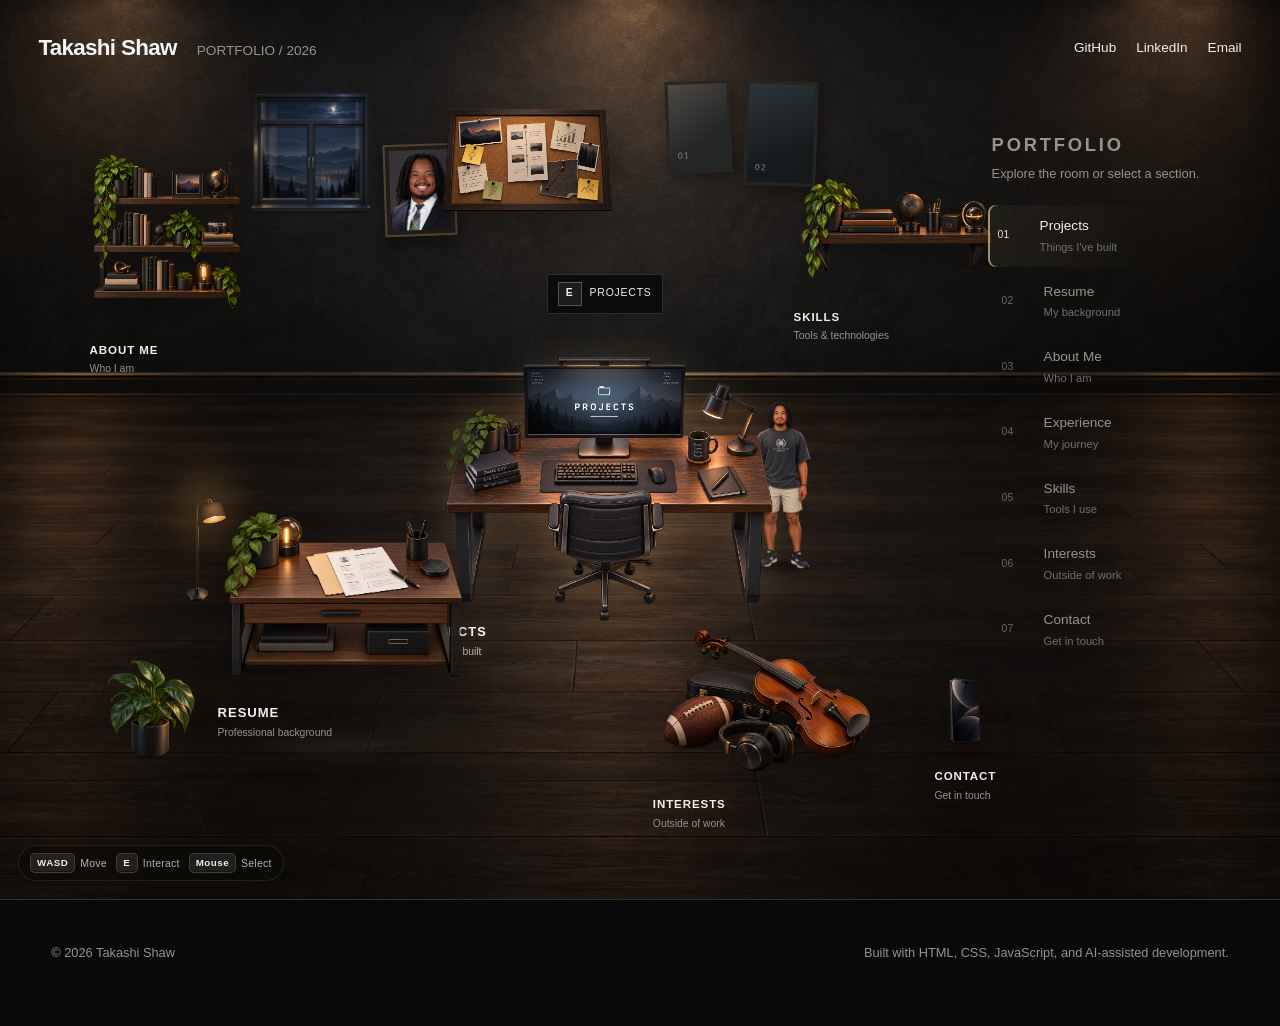
==== commit 1bafe0ac: "Save portfolio collision fixes before Codex account switch" ====
--- a/portfolio/index.html
+++ b/portfolio/index.html
@@ -359,6 +359,12 @@
     >
 </div>
 
+<div
+    class="collision-box interests-collision"
+    data-collision
+    aria-hidden="true"
+></div>
+
     <div class="object-label">
         <strong>INTERESTS</strong>
         <span>Outside of work</span>
@@ -1138,7 +1144,7 @@
     </p>
 
     <a
-        href="resume.pdf"
+        href="./resume.pdf"
         target="_blank"
         rel="noopener noreferrer"
     >
@@ -1186,7 +1192,7 @@
         </a>
 
         <a
-            href="resume.pdf"
+            href="./resume.pdf"
             target="_blank"
             rel="noopener noreferrer"
         >
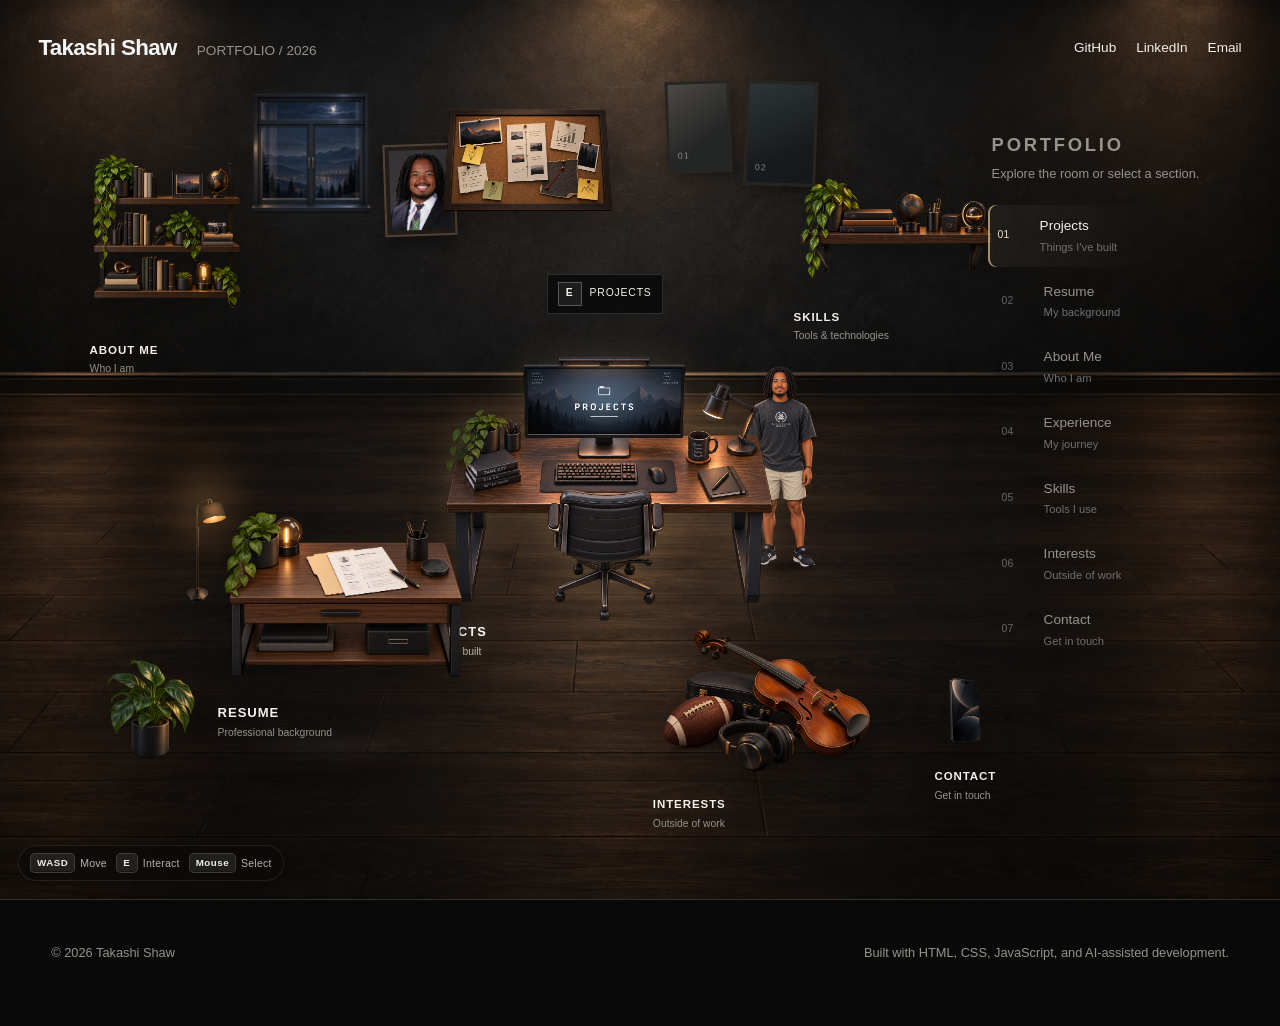
==== commit abb3565a: "Finalize portfolio interactions and collisions" ====
--- a/portfolio/index.html
+++ b/portfolio/index.html
@@ -298,6 +298,12 @@
     aria-hidden="true"
 ></div>
 
+<div
+    class="interaction-box projects-interaction"
+    data-interaction
+    aria-hidden="true"
+></div>
+
     <div class="object-label">
         <strong>PROJECTS</strong>
         <span>Things I've built</span>
@@ -329,6 +335,12 @@
 <div
     class="collision-box resume-collision"
     data-collision
+    aria-hidden="true"
+></div>
+
+<div
+    class="interaction-box resume-interaction"
+    data-interaction
     aria-hidden="true"
 ></div>
 
--- a/portfolio/style.css
+++ b/portfolio/style.css
@@ -2034,7 +2034,7 @@
    ========================================================= */
 
 .projects-leg-left-collision {
-    left: 48px;
+    left: 68px;
     top: 190px;
 
     width: 18px;
@@ -2050,7 +2050,8 @@
     height: 58px;
 }
 
-.collision-box {
+.collision-box,
+.interaction-box {
     position: absolute;
 
     pointer-events: none;
@@ -2820,11 +2821,20 @@
 
 
 .resume-collision {
-    left: 15px;
-    top: 95px;
-
-    width: 215px;
-    height: 72px;
+    left: 14px;
+    top: 44px;
+
+    width: 198px;
+    height: 124px;
+}
+
+
+.resume-interaction {
+    left: -2px;
+    top: 28px;
+
+    width: 230px;
+    height: 156px;
 }
 
 
@@ -4736,11 +4746,11 @@
    ========================================================= */
 
 .projects-collision {
-    left: 20px;
-    top: 100px;
-
-    width: 350px;
-    height: 170px;
+    left: 48px;
+    top: 132px;
+
+    width: 312px;
+    height: 153px;
 }
 
 
@@ -4752,6 +4762,26 @@
 
     width: 120px;
     height: 120px;
+}
+
+
+.projects-interaction {
+    left: 38px;
+    top: 78px;
+
+    width: 338px;
+    height: 224px;
+}
+
+
+/* Interests only blocks the grounded part of the cluster */
+
+.interests-collision {
+    left: 8px;
+    top: 86px;
+
+    width: 208px;
+    height: 66px;
 }
 /* =========================================================
    DECORATIVE PLANT COLLISION
@@ -4937,10 +4967,11 @@
 #player-sprite {
     position: absolute;
 
-    inset: 0;
-
-    width: 100%;
-    height: 100%;
+    left: -10%;
+    bottom: 0;
+
+    width: 120%;
+    height: 120%;
 
     display: block;
 
@@ -4991,4 +5022,4 @@
     width: 64px;
     height: 16px;
     bottom: 0;
-}+}
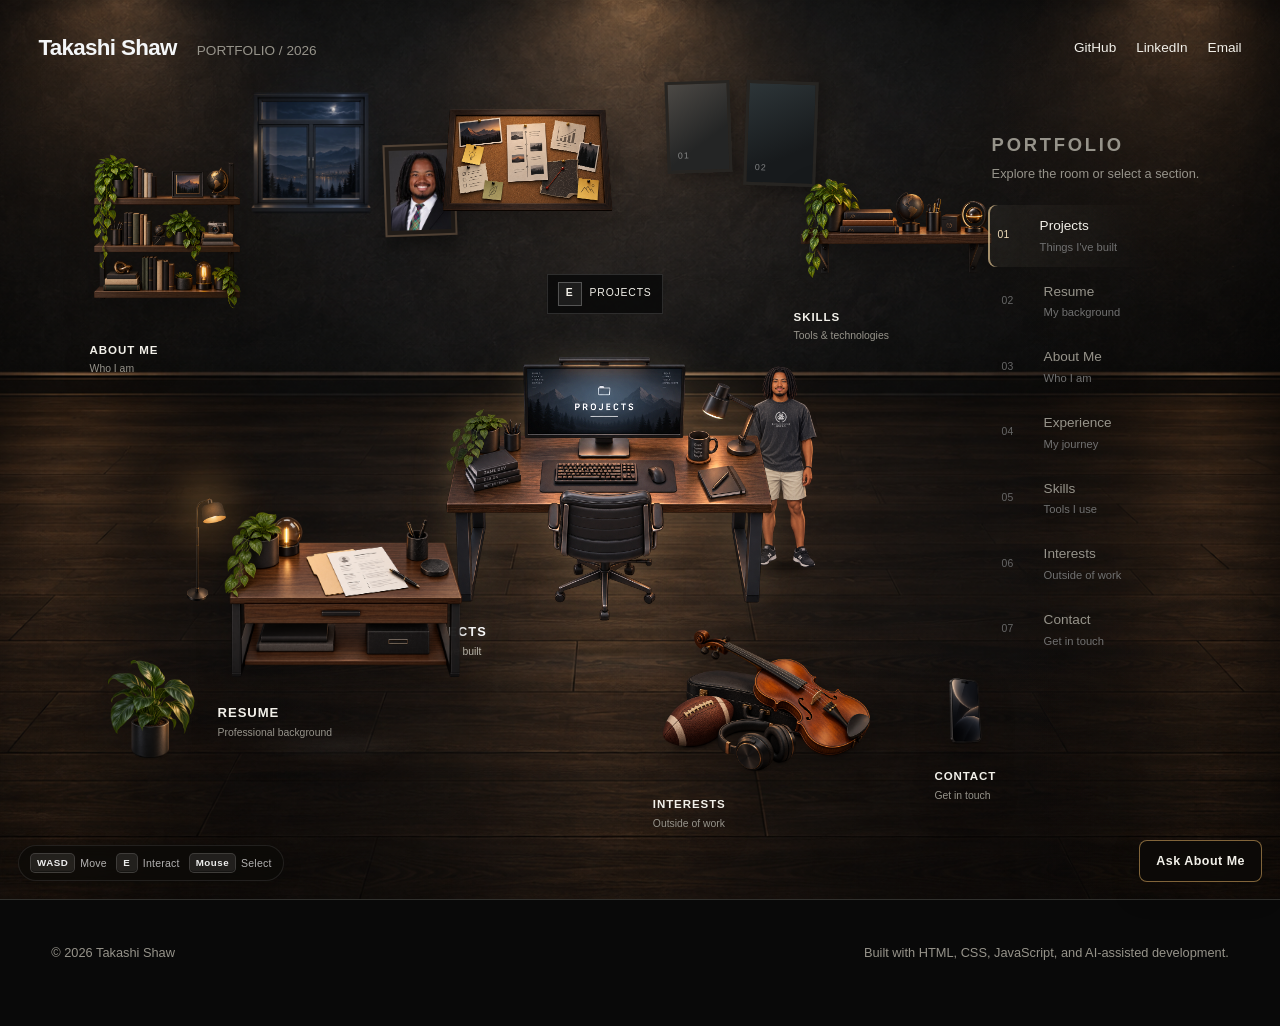
==== commit 9591822c: "Add portfolio assistant chatbot" ====
--- a/portfolio/index.html
+++ b/portfolio/index.html
@@ -1234,6 +1234,86 @@
 
     </footer>
 
+    <!-- ==================================================
+         PORTFOLIO ASSISTANT CHATBOT
+         ================================================== -->
+    <div
+        id="portfolio-assistant"
+        class="assistant-closed"
+    >
+
+        <button
+            id="assistant-toggle"
+            type="button"
+            aria-expanded="false"
+            aria-controls="assistant-panel"
+        >
+            Ask About Me
+        </button>
+
+        <section
+            id="assistant-panel"
+            role="dialog"
+            aria-labelledby="assistant-title"
+            aria-hidden="true"
+        >
+
+            <div class="assistant-topbar">
+
+                <h2 id="assistant-title">
+                    Portfolio Assistant
+                </h2>
+
+                <button
+                    id="assistant-close"
+                    type="button"
+                    aria-label="Close Portfolio Assistant"
+                >
+                    ×
+                </button>
+
+            </div>
+
+            <p class="assistant-welcome">
+                Hi, I'm Takashi's Portfolio Assistant. Ask me about his
+                projects, skills, experience, or background.
+            </p>
+
+            <div
+                id="assistant-messages"
+                class="assistant-messages"
+                aria-live="polite"
+            ></div>
+
+            <form id="assistant-form">
+
+                <label
+                    class="assistant-sr-only"
+                    for="assistant-input"
+                >
+                    Message Portfolio Assistant
+                </label>
+
+                <input
+                    id="assistant-input"
+                    type="text"
+                    autocomplete="off"
+                    placeholder="Ask a question..."
+                >
+
+                <button
+                    id="assistant-send"
+                    type="submit"
+                >
+                    Send
+                </button>
+
+            </form>
+
+        </section>
+
+    </div>
+
 <script src="script.js"></script>
 
 </body>
--- a/portfolio/style.css
+++ b/portfolio/style.css
@@ -5023,3 +5023,611 @@
     height: 16px;
     bottom: 0;
 }
+
+/* =========================================================
+   PORTFOLIO ASSISTANT CHATBOT
+   ========================================================= */
+
+#portfolio-assistant {
+    position: fixed;
+
+    right: 18px;
+    bottom: 18px;
+
+    z-index: 4000;
+
+    font-family:
+        Arial,
+        Helvetica,
+        sans-serif;
+}
+
+
+#assistant-toggle {
+    min-height: 42px;
+
+    padding:
+        0 16px;
+
+    color:
+        var(--text);
+
+    background:
+        rgba(12, 10, 8, 0.86);
+
+    border:
+        1px solid
+        rgba(214, 168, 95, 0.58);
+
+    border-radius:
+        8px;
+
+    box-shadow:
+        0 10px 26px
+        rgba(0, 0, 0, 0.34);
+
+    backdrop-filter:
+        blur(7px);
+
+    -webkit-backdrop-filter:
+        blur(7px);
+
+    font-size:
+        0.78rem;
+
+    font-weight:
+        700;
+
+    letter-spacing:
+        0.04em;
+
+    cursor:
+        pointer;
+
+    transition:
+        color 0.18s ease,
+        border-color 0.18s ease,
+        background 0.18s ease,
+        opacity 0.18s ease,
+        transform 0.18s ease,
+        visibility 0.18s ease;
+}
+
+
+#assistant-toggle:hover,
+#assistant-toggle:focus-visible {
+    color:
+        #fff7e8;
+
+    background:
+        rgba(27, 22, 16, 0.94);
+
+    border-color:
+        var(--accent);
+
+    transform:
+        translateY(-2px);
+}
+
+
+#portfolio-assistant.assistant-open #assistant-toggle {
+    opacity:
+        0;
+
+    visibility:
+        hidden;
+
+    pointer-events:
+        none;
+}
+
+
+#assistant-panel {
+    position: absolute;
+
+    right: 0;
+    bottom: 0;
+
+    width:
+        min(350px, calc(100vw - 28px));
+
+    max-height:
+        min(500px, calc(100vh - 36px));
+
+    display:
+        flex;
+
+    flex-direction:
+        column;
+
+    overflow:
+        hidden;
+
+    color:
+        var(--text);
+
+    background:
+        linear-gradient(
+            145deg,
+            rgba(20, 18, 15, 0.96),
+            rgba(10, 10, 9, 0.96)
+        );
+
+    border:
+        1px solid
+        rgba(255, 255, 255, 0.12);
+
+    border-radius:
+        8px;
+
+    box-shadow:
+        0 24px 70px
+        rgba(0, 0, 0, 0.58);
+
+    backdrop-filter:
+        blur(10px);
+
+    -webkit-backdrop-filter:
+        blur(10px);
+
+    opacity:
+        0;
+
+    visibility:
+        hidden;
+
+    pointer-events:
+        none;
+
+    transform:
+        translateY(10px)
+        scale(0.98);
+
+    transform-origin:
+        right bottom;
+
+    transition:
+        opacity 0.2s ease,
+        visibility 0.2s ease,
+        transform 0.2s ease;
+}
+
+
+#portfolio-assistant.assistant-open #assistant-panel {
+    opacity:
+        1;
+
+    visibility:
+        visible;
+
+    pointer-events:
+        auto;
+
+    transform:
+        translateY(0)
+        scale(1);
+}
+
+
+.assistant-topbar {
+    min-height:
+        46px;
+
+    display:
+        flex;
+
+    align-items:
+        center;
+
+    justify-content:
+        space-between;
+
+    gap:
+        14px;
+
+    padding:
+        0 14px;
+
+    background:
+        rgba(255, 255, 255, 0.035);
+
+    border-bottom:
+        1px solid
+        rgba(255, 255, 255, 0.08);
+}
+
+
+#assistant-title {
+    margin:
+        0;
+
+    color:
+        var(--text);
+
+    font-size:
+        0.88rem;
+
+    letter-spacing:
+        0.02em;
+}
+
+
+#assistant-close {
+    width:
+        34px;
+
+    height:
+        34px;
+
+    display:
+        inline-flex;
+
+    align-items:
+        center;
+
+    justify-content:
+        center;
+
+    color:
+        var(--muted-text);
+
+    background:
+        transparent;
+
+    border:
+        none;
+
+    border-radius:
+        6px;
+
+    font-size:
+        1.35rem;
+
+    line-height:
+        1;
+
+    cursor:
+        pointer;
+
+    transition:
+        color 0.16s ease,
+        background 0.16s ease,
+        transform 0.16s ease;
+}
+
+
+#assistant-close:hover,
+#assistant-close:focus-visible {
+    color:
+        var(--text);
+
+    background:
+        rgba(255, 255, 255, 0.07);
+
+    transform:
+        rotate(5deg);
+}
+
+
+.assistant-welcome {
+    margin:
+        0;
+
+    padding:
+        13px 14px 12px;
+
+    color:
+        var(--muted-text);
+
+    border-bottom:
+        1px solid
+        rgba(255, 255, 255, 0.06);
+
+    font-size:
+        0.78rem;
+
+    line-height:
+        1.45;
+}
+
+
+.assistant-messages {
+    min-height:
+        170px;
+
+    max-height:
+        260px;
+
+    overflow-y:
+        auto;
+
+    display:
+        flex;
+
+    flex-direction:
+        column;
+
+    gap:
+        9px;
+
+    padding:
+        13px 14px;
+
+    overscroll-behavior:
+        contain;
+}
+
+
+.assistant-message {
+    max-width:
+        86%;
+
+    padding:
+        9px 10px;
+
+    border:
+        1px solid
+        rgba(255, 255, 255, 0.08);
+
+    border-radius:
+        8px;
+
+    font-size:
+        0.82rem;
+
+    line-height:
+        1.45;
+
+    white-space:
+        pre-wrap;
+
+    overflow-wrap:
+        anywhere;
+}
+
+
+.assistant-message.user {
+    align-self:
+        flex-end;
+
+    color:
+        #fff8ec;
+
+    background:
+        rgba(167, 124, 62, 0.38);
+
+    border-color:
+        rgba(214, 168, 95, 0.38);
+}
+
+
+.assistant-message.bot {
+    align-self:
+        flex-start;
+
+    color:
+        var(--text);
+
+    background:
+        rgba(255, 255, 255, 0.045);
+}
+
+
+.assistant-message.status {
+    color:
+        var(--muted-text);
+
+    font-style:
+        italic;
+}
+
+
+.assistant-message.error {
+    color:
+        #ffe7df;
+
+    background:
+        rgba(124, 64, 54, 0.34);
+
+    border-color:
+        rgba(255, 160, 140, 0.24);
+}
+
+
+#assistant-form {
+    display:
+        grid;
+
+    grid-template-columns:
+        1fr auto;
+
+    gap:
+        8px;
+
+    padding:
+        12px;
+
+    border-top:
+        1px solid
+        rgba(255, 255, 255, 0.08);
+
+    background:
+        rgba(0, 0, 0, 0.18);
+}
+
+
+#assistant-input {
+    min-width:
+        0;
+
+    height:
+        38px;
+
+    padding:
+        0 10px;
+
+    color:
+        var(--text);
+
+    background:
+        rgba(255, 255, 255, 0.06);
+
+    border:
+        1px solid
+        rgba(255, 255, 255, 0.12);
+
+    border-radius:
+        7px;
+
+    font:
+        inherit;
+
+    font-size:
+        0.82rem;
+}
+
+
+#assistant-input::placeholder {
+    color:
+        rgba(255, 255, 255, 0.36);
+}
+
+
+#assistant-input:focus {
+    outline:
+        none;
+
+    border-color:
+        rgba(214, 168, 95, 0.70);
+
+    box-shadow:
+        0 0 0 2px
+        rgba(214, 168, 95, 0.12);
+}
+
+
+#assistant-send {
+    min-width:
+        64px;
+
+    height:
+        38px;
+
+    padding:
+        0 12px;
+
+    color:
+        #18110a;
+
+    background:
+        var(--accent);
+
+    border:
+        1px solid
+        rgba(255, 255, 255, 0.10);
+
+    border-radius:
+        7px;
+
+    font-size:
+        0.78rem;
+
+    font-weight:
+        700;
+
+    cursor:
+        pointer;
+
+    transition:
+        background 0.16s ease,
+        opacity 0.16s ease,
+        transform 0.16s ease;
+}
+
+
+#assistant-send:hover,
+#assistant-send:focus-visible {
+    background:
+        #e6bd77;
+
+    transform:
+        translateY(-1px);
+}
+
+
+#assistant-send:disabled,
+#assistant-input:disabled {
+    opacity:
+        0.62;
+
+    cursor:
+        wait;
+}
+
+
+.assistant-sr-only {
+    position:
+        absolute;
+
+    width:
+        1px;
+
+    height:
+        1px;
+
+    padding:
+        0;
+
+    margin:
+        -1px;
+
+    overflow:
+        hidden;
+
+    clip:
+        rect(0, 0, 0, 0);
+
+    white-space:
+        nowrap;
+
+    border:
+        0;
+}
+
+
+@media (max-width: 550px) {
+
+    #portfolio-assistant {
+        right:
+            14px;
+
+        bottom:
+            14px;
+    }
+
+
+    #assistant-panel {
+        max-height:
+            min(470px, calc(100vh - 28px));
+    }
+
+
+    .assistant-messages {
+        max-height:
+            210px;
+    }
+
+}
+
+
+@media (prefers-reduced-motion: reduce) {
+
+    #assistant-toggle,
+    #assistant-panel,
+    #assistant-close,
+    #assistant-send {
+        transition:
+            none !important;
+    }
+
+}
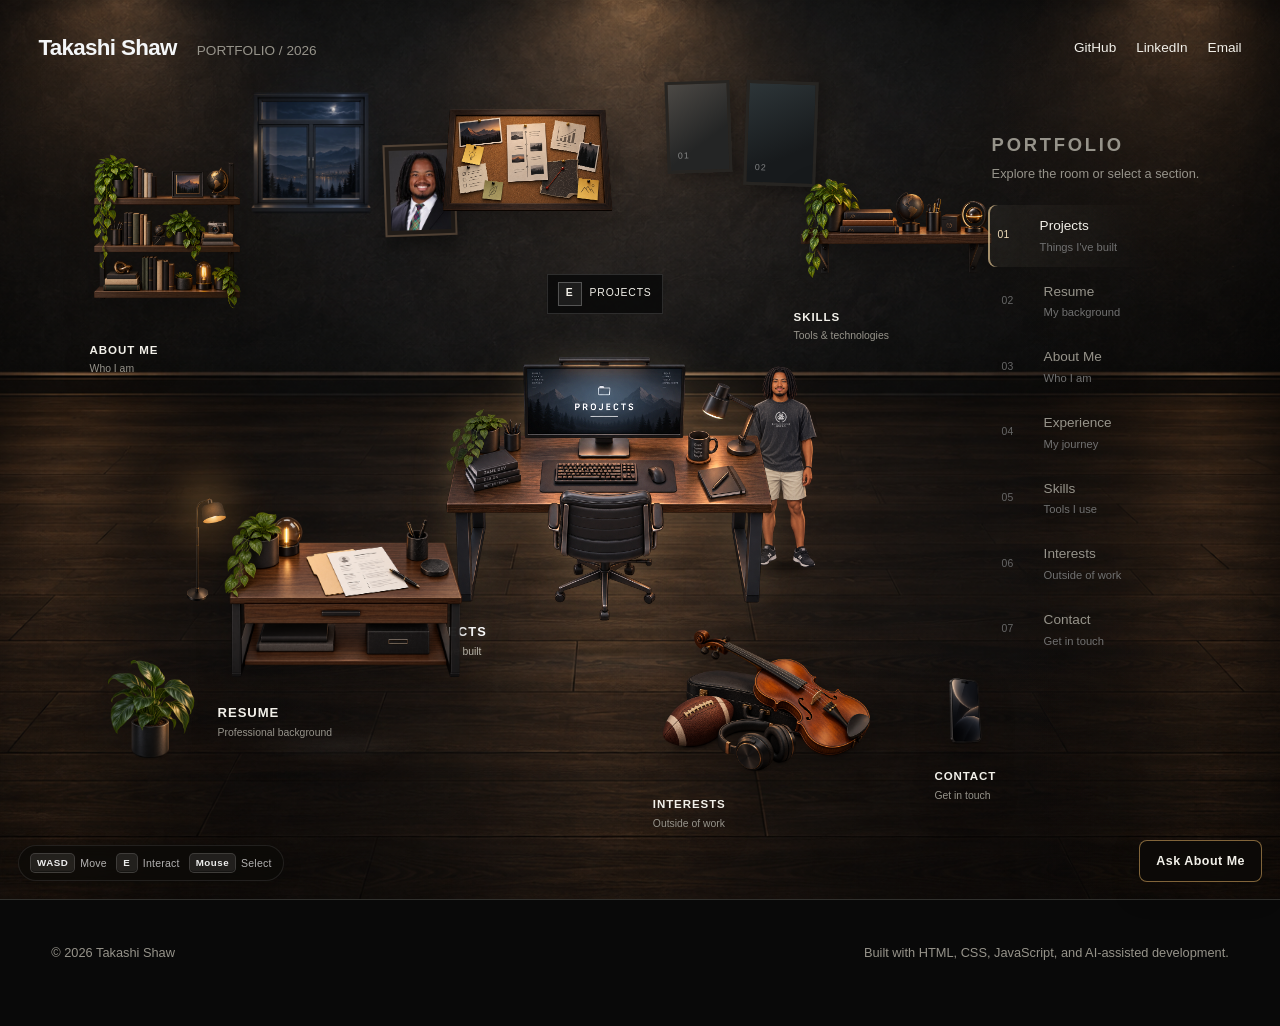
==== commit 8a659f75: "Add Portfolio Assistant project" ====
--- a/portfolio/index.html
+++ b/portfolio/index.html
@@ -718,19 +718,40 @@
         </p>
 
         <h3>
-            Pipeline Zero
+            Portfolio Assistant
         </h3>
 
         <p>
-            A B2B sales automation startup I built to explore how
-            artificial intelligence and automation can improve outbound
-            sales workflows and customized client solutions.
+            A rule-based chatbot integrated into my portfolio that sends
+            user questions to a Flask backend deployed on Render. The
+            assistant can answer questions about my projects, skills,
+            education, experience, interests, resume, and contact
+            information.
         </p>
 
         <p>
             <strong>Built with:</strong>
-            Python, Flask, Tailwind CSS, OpenAI APIs,
-            Zapier, and Twilio webhooks.
+            JavaScript, Python, Flask, Render, and GitHub.
+        </p>
+
+        <p>
+            <a
+                href="https://github.com/TakashiShaw/portfolio-assistant-backend"
+                target="_blank"
+                rel="noopener noreferrer"
+            >
+                Backend Code
+            </a>
+
+            ·
+
+            <a
+                href="https://portfolio-assistant-backend-sqp8.onrender.com"
+                target="_blank"
+                rel="noopener noreferrer"
+            >
+                Live Backend
+            </a>
         </p>
 
     </article>
@@ -817,33 +838,6 @@
 
         <p class="project-number">
             PROJECT 04
-        </p>
-
-        <h3>
-            Roblox BrainRot FPS
-        </h3>
-
-        <p>
-            A multiplayer first-person game built in Roblox.
-            I worked on gameplay systems including server-side hit
-            detection, first-person camera behavior, and automated
-            generation of playable environments.
-        </p>
-
-        <p>
-            <strong>Built with:</strong>
-            Luau, Roblox Studio, Rojo, Git, and VS Code.
-        </p>
-
-    </article>
-
-
-    <!-- PROJECT 05 -->
-
-    <article class="project-card">
-
-        <p class="project-number">
-            PROJECT 05
         </p>
 
         <h3>
